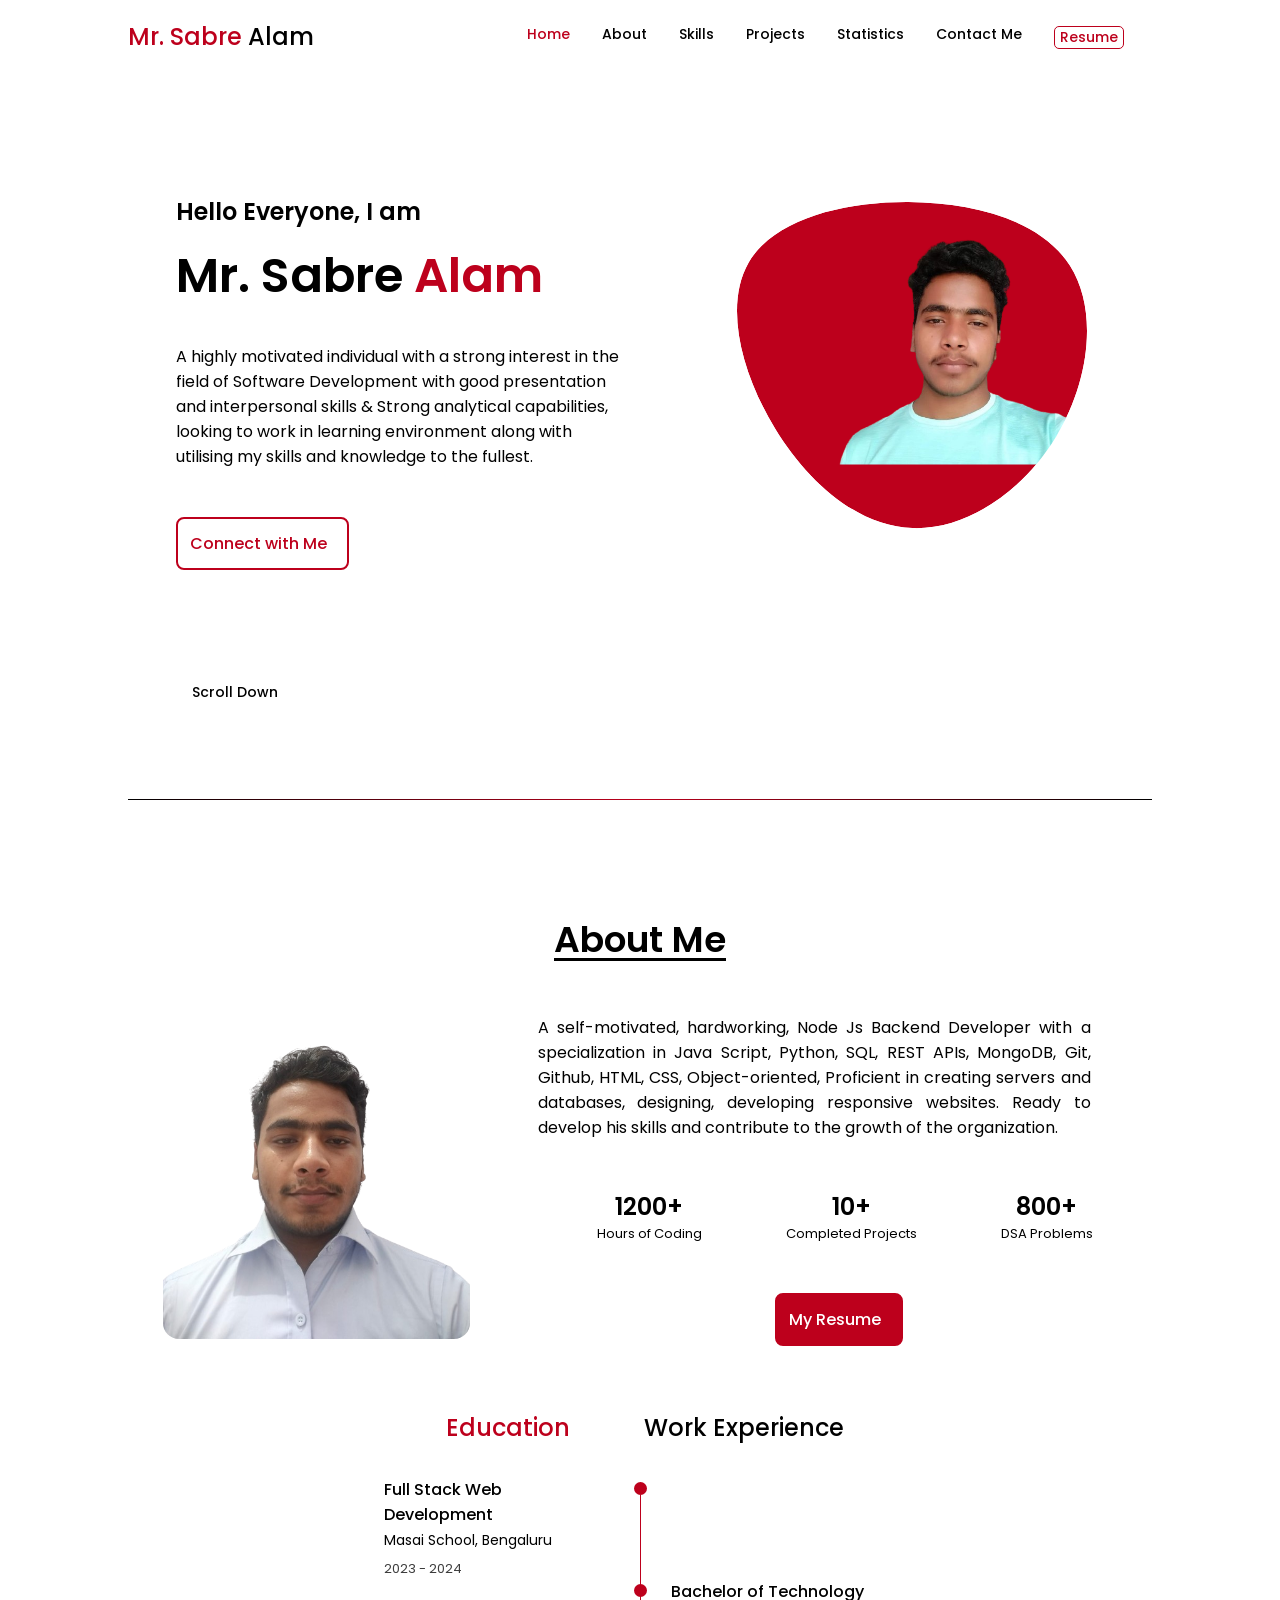
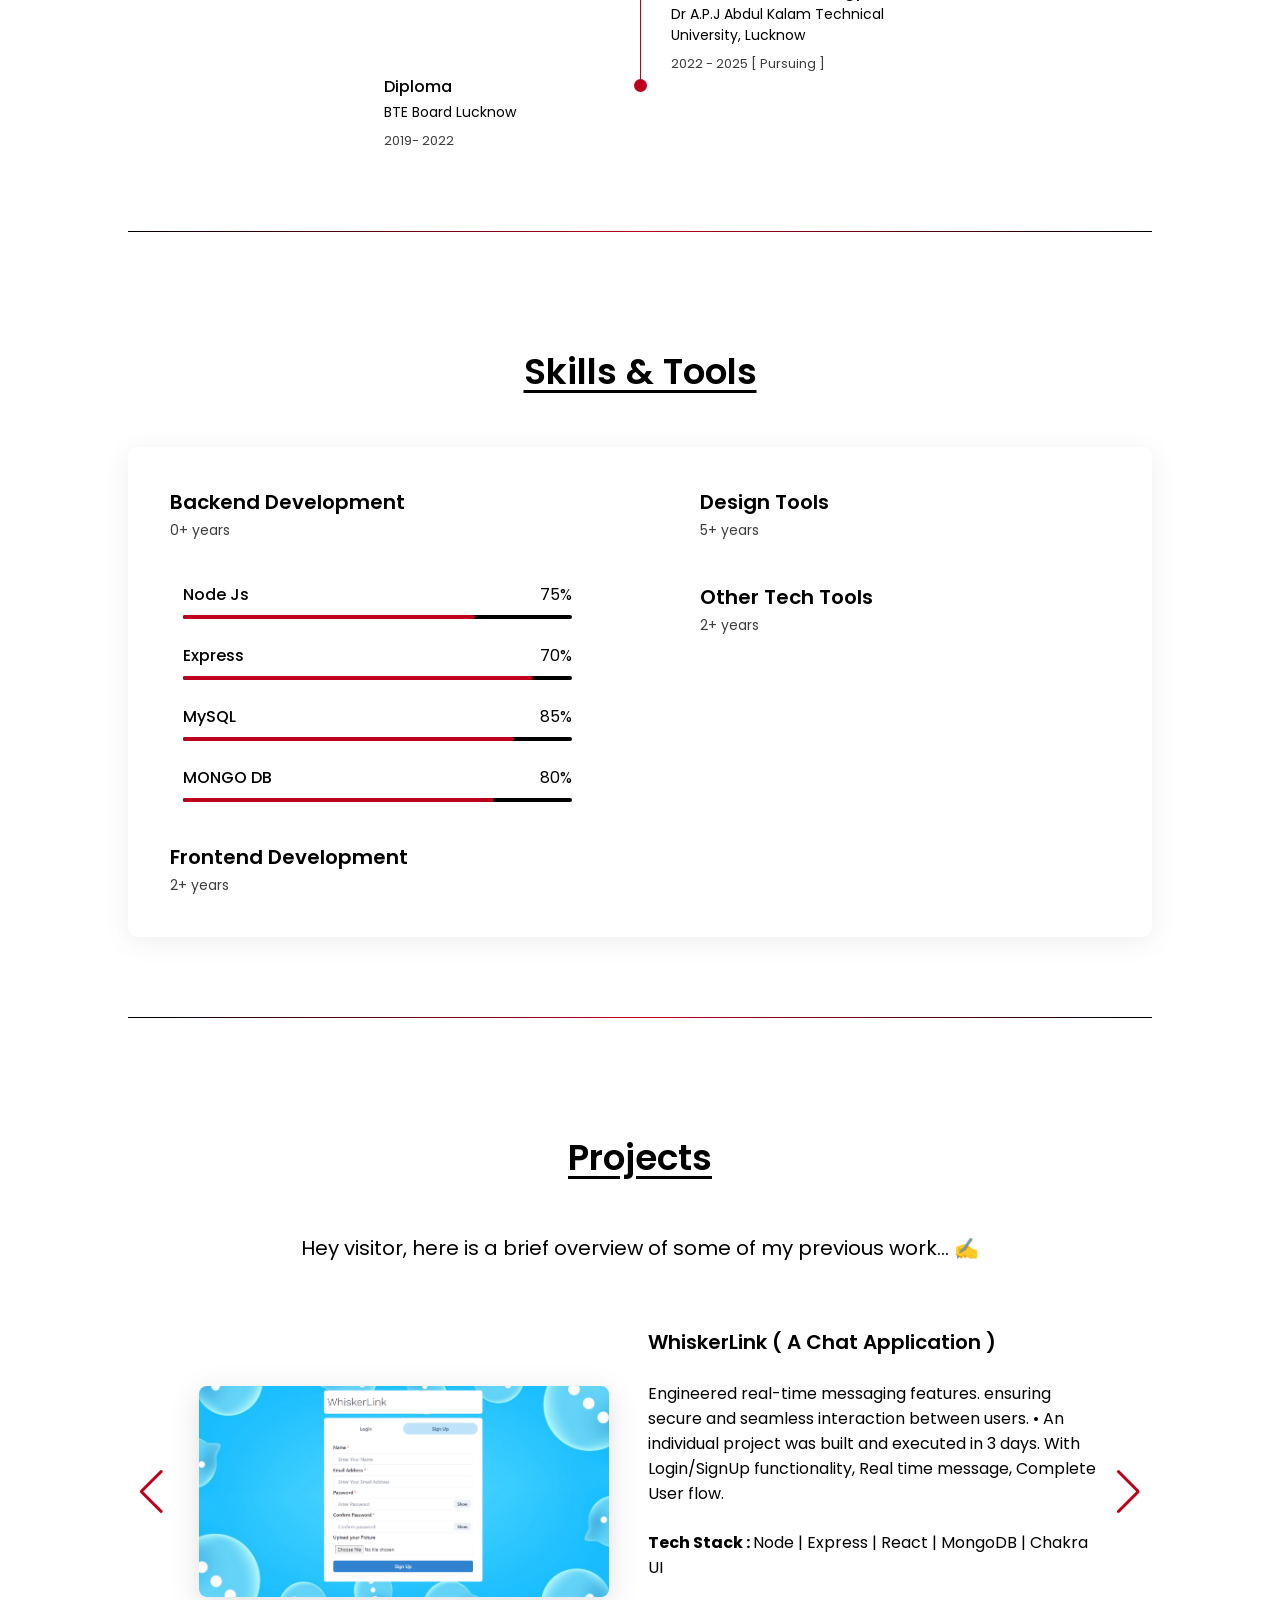
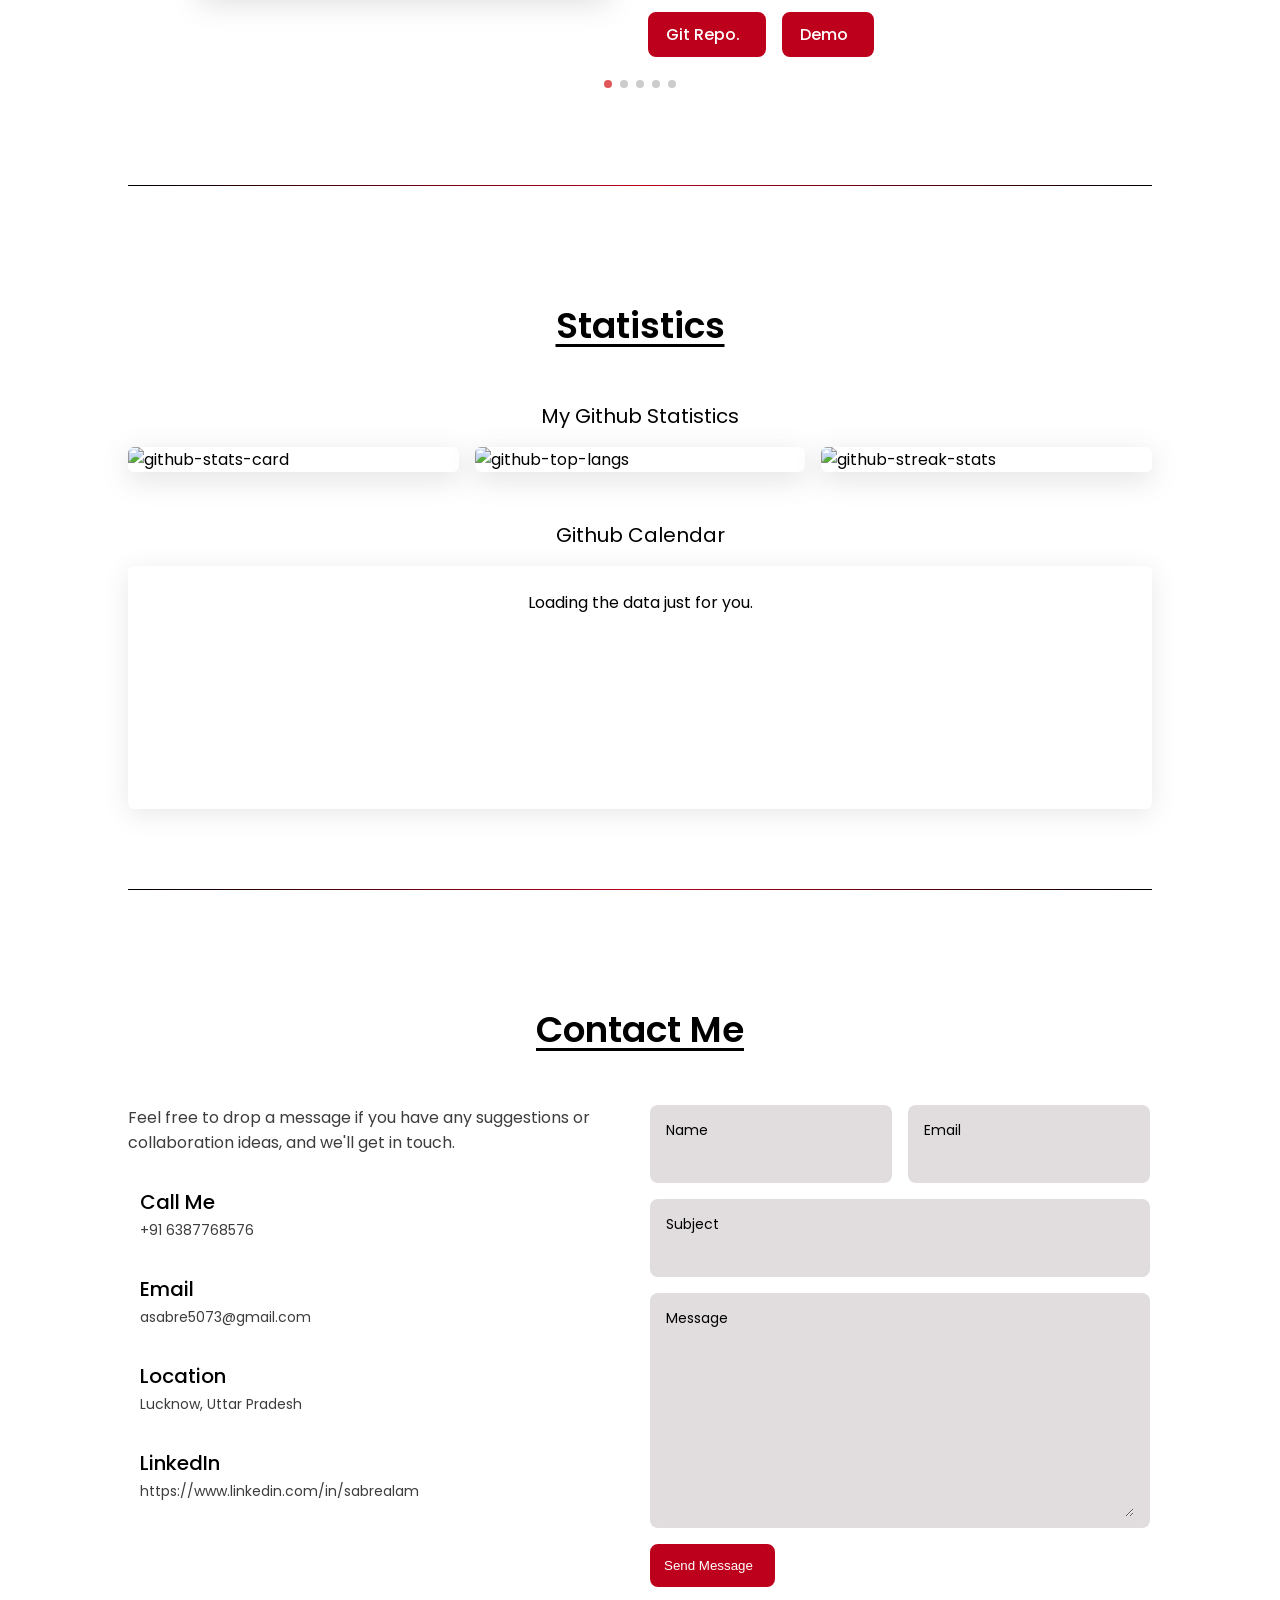
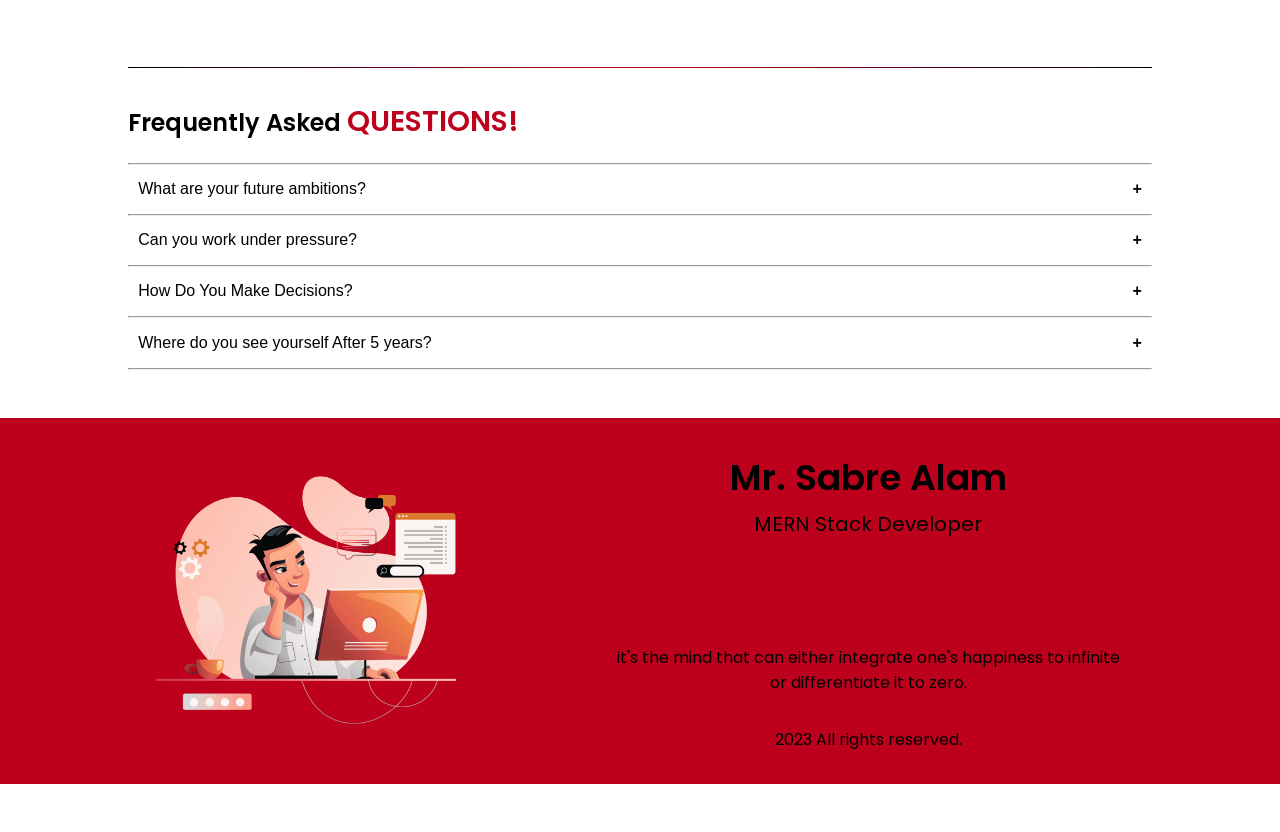
==== index.html @ 56a92b59 "Modify Project" ====
<!DOCTYPE html>
<html lang="en">

<head>
    <meta charset="UTF-8">
    <meta http-equiv="X-UA-Compatible" content="IE=edge">
    <meta name="viewport" content="width=device-width, initial-scale=1.0">
    <!-- need to replace below logo with my picture -->
    <link rel="icon" href="images/s-logo.png" type="image/icon type">
    <title>Sabre Alam | Portfolio</title>

    <link rel="stylesheet" href="./css/style.css">
    <link rel="stylesheet" href="./css/calendar.css" />
    <link rel="stylesheet" href="./css/swiper-bundle.min.css">
    <link rel="stylesheet" href="https://unicons.iconscout.com/release/v4.0.0/css/line.css">

</head>

<body>

    <!-- ========== HEADER ========== -->
    <header class="header" id="header">
        <nav class="nav container">
            <a href="#home" class="nav_logo"><span>Mr. Sabre</span> Alam</a>
            <div class="nav_menu" id="nav-menu">
                <ul class="nav_list grid">
                    <li class="nav_item">
                        <a href="#home" class="nav_link nav-link home active-link">
                            <i class="uil uil-estate nav_icon"></i> Home
                        </a>
                    </li>
                    <li class="nav_item">
                        <a href="#about" class="nav_link nav-link about">
                            <i class="uil uil-user nav_icon"></i> About
                        </a>
                    </li>
                    <li class="nav_item">
                        <a href="#skills" class="nav_link nav-link skills">
                            <i class="uil uil-file-alt nav_icon"></i> Skills
                        </a>
                    </li>
                    <li class="nav_item">
                        <a href="#projects" class="nav_link nav-link projects">
                            <i class="uil uil-briefcase-alt nav_icon"></i> Projects
                        </a>
                    </li>
                    <li class="nav_item">
                        <a href="#statistics" class="nav_link">
                            <i class="uil uil-graph-bar nav_icon"></i> Statistics
                        </a>
                    </li>
                    <!-- <li class="nav_item">
                        <a href="#Achievements" class="nav_link">
                            <i class="uil uil-graph-bar nav_icon"></i> Achievements
                        </a>
                    </li> -->
                    <li class="nav_item">
                        <a href="#contact" class="nav_link nav-link contact">
                            <i class="uil uil-message nav_icon"></i> Contact Me
                        </a>
                    </li>
                    <!-- <li class="nav_item">
                        <a href="images/resume/Md-Zaid-Siddique-Resume_ .pdf" class="nav_link" id="resume-link-1"
                                onclick="window.open('images/resume/Md-Zaid-Siddique-Resume_ .pdf')" target="_blank" download>
                                <i class="uil uil-download-alt nav_icon"></i> Resume
                            </a>
                    </li> -->
                    <li class="nav_item">
                        <button id="resume-button-1" class="nav-link resume">
                            <a href="./resume/Sabre Alam Cv.pdf" class="nav_link" id="resume-link-1" onclick="window.open('./resume/Sabre Alam Cv.pdf')" target="_blank"
                                download>
                                <i class="uil uil-download-alt nav_icon"></i> Resume
                            </a>
                        </button>
                    </li>
                </ul>
                <i class="uil uil-times nav_close" id="nav-close"></i>
            </div>

            <div class="nav_btns">
                <!-- ===== Theme Changer ===== -->
                <i class="uil uil-moon change-theme" id="theme-button"></i>

                <div class="nav_toggle" id="nav-toggle">
                    <i class="uil uil-apps"></i>
                </div>
            </div>
        </nav>
    </header>


    <!-- ========== MAIN ========== -->
    <main class="main">


        <!-- ========== Home ========== -->
        <section class="home section" id="home">
            <div class="home_container container grid">
                <div class="home_content grid">
                    <div class="home_social">
                        <!-- email -->
                        <a id="contact-email" href="mailto: asabre5073@gmail.com" target="_blank"
                            class="home_social-icon">
                            <i class="uil-envelope-alt"></i>
                        </a>
                        <!-- call -->
                        <a id="contact-call" href="tel:6387768576" target="_blank" class="home_social-icon">
                            <i class="uil-outgoing-call"></i>
                        </a>
                        <!-- linkedin -->
                        <a id="contact-linkedin" href="https://www.linkedin.com/in/sabrealam/" target="_blank"
                            class="home_social-icon">
                            <i class="uil uil-linkedin-alt"></i>
                        </a>
                        <!-- github -->
                        <a id="contact-github" href="https://github.com/sabrealam" target="_blank"
                            class="home_social-icon">
                            <i class="uil uil-github-alt"></i>
                        </a>
                        <!-- twitter -->
                        <a id="contact-twitter" href="https://twitter.com/" target="_blank" class="home_social-icon">
                            <i class="uil uil-twitter-alt"></i>
                        </a>
                    </div>

                    <div class="home_img">
                        <svg class="home_blob" viewBox="0 0 200 187" xmlns="http://www.w3.org/2000/svg"
                            xmlns:xlink="http://www.w3.org/1999/xlink">
                            <mask id="mask0" mask-type="alpha">
                                <path d="M190.312 36.4879C206.582 62.1187 201.309 102.826 182.328 134.186C163.346 165.547 
                                130.807 187.559 100.226 186.353C69.6454 185.297 41.0228 161.023 21.7403 129.362C2.45775 
                                97.8511 -7.48481 59.1033 6.67581 34.5279C20.9871 10.1032 59.7028 -0.149132 97.9666 
                                0.00163737C136.23 0.303176 174.193 10.857 190.312 36.4879Z" />
                            </mask>
                            <g mask="url(#mask0)">
                                <path d="M190.312 36.4879C206.582 62.1187 201.309 102.826 182.328 134.186C163.346 
                                165.547 130.807 187.559 100.226 186.353C69.6454 185.297 41.0228 161.023 21.7403 
                                129.362C2.45775 97.8511 -7.48481 59.1033 6.67581 34.5279C20.9871 10.1032 59.7028 
                                -0.149132 97.9666 0.00163737C136.23 0.303176 174.193 10.857 190.312 36.4879Z" />
                                <image x="52" y="0" class="home_blob-img" href="./Pic.png" />
                            </g>
                        </svg>

                        <!-- <svg class="home_blob" viewBox="0 0 479 467" xmlns="http://www.w3.org/2000/svg"
                            xmlns:xlink="http://www.w3.org/1999/xlink">
                            <mask id="mask0" mask-type="alpha">
                                <path
                                    d="M9.19024 145.964C34.0253 76.5814 114.865 54.7299 184.111 29.4823C245.804 6.98884 311.86 -14.9503 370.735 14.143C431.207 44.026 467.948 107.508 477.191 174.311C485.897 237.229 454.931 294.377 416.506 344.954C373.74 401.245 326.068 462.801 255.442 466.189C179.416 469.835 111.552 422.137 65.1576 361.805C17.4835 299.81 -17.1617 219.583 9.19024 145.964Z" />
                            </mask>
                            <g mask="url(#mask0)">
                                <path
                                    d="M9.19024 145.964C34.0253 76.5814 114.865 54.7299 184.111 29.4823C245.804 6.98884 311.86 -14.9503 370.735 14.143C431.207 44.026 467.948 107.508 477.191 174.311C485.897 237.229 454.931 294.377 416.506 344.954C373.74 401.245 326.068 462.801 255.442 466.189C179.416 469.835 111.552 422.137 65.1576 361.805C17.4835 299.81 -17.1617 219.583 9.19024 145.964Z" />
                                <image class="home_blob-img" x="60" y="25" href="/images/portfolio picture.png" />
                            </g>
                        </svg> -->

                    </div>

                    <div class="home_data">
                        <h1 class="home_title" id="user-detail-name">
                            <span style="font-size: x-large;">Hello Everyone, I am</span> <br>Mr. Sabre <span
                                style="color: #bd001c;">Alam</span>
                        </h1>
                        <h3 class="home_subtitle"><span class="auto-type"></span></h3>
                        <p class="home_description">A highly motivated individual with a strong interest in the field of
                            Software Development with good presentation and interpersonal skills & Strong analytical
                            capabilities, looking to work in learning environment along with utilising my skills and
                            knowledge to the fullest.</p>
                        <div class="btn_container">
                            <a href="#contact" class="button button-flex sec_button">
                                Connect with Me <i class="uil uil-message button_icon"></i>
                            </a>
                        </div>
                    </div>
                </div>
                <div class="home_scroll">
                    <a href="#about" class="home_scroll-button button-flex">
                        <i class="uil uil-mouse-alt home_scroll-mouse"></i>
                        <span class="home_scroll-name">Scroll Down</span>
                        <i class="uil uil-arrow-down home_scroll-arrow"></i>
                    </a>
                </div>
            </div>
        </section>


        <hr class="hr_break_line">


        <!-- ========== About ========== -->
        <section class="about section" id="about">
            <h2 class="section_title">About Me</h2>
            <!-- <h3 style="color: #bd001c; text-align: center; margin-top: -50px;margin-bottom: 30px;"><span class=" uil-minus"></span>Who i am<span class=" uil-minus"></span></h3> -->

            <div class="about_container container grid">
                <img src="./images/Sabre Img.png" alt="" class="about_img home-img">
                <div class="about_data">
                    <p class="about_description" id="user-detail-intro">A self-motivated, hardworking, Node Js Backend
                        Developer with a specialization in Java Script, Python, SQL, REST APIs, MongoDB, Git,
                        Github, HTML, CSS, Object-oriented, Proficient in creating servers and databases,
                        designing, developing responsive websites. Ready to develop his skills and contribute to the
                        growth of the organization.
                    </p>
                    <div class="about_info">
                        <div>
                            <span class="about_info-title">1200+</span>
                            <span class="about_info-name">Hours of Coding</span>
                        </div>
                        <div>
                            <span class="about_info-title">10+</span>
                            <span class="about_info-name">Completed Projects</span>
                        </div>
                        <div>
                            <span class="about_info-title">800+</span>
                            <span class="about_info-name">DSA Problems</span>
                        </div>
                    </div>

                    <div class="about_buttons">
                        <button class="button" id="resume-button-2">
                            <a href="./resume/Sabre Alam Cv.pdf" class="button-flex" id="resume-link-2" onclick="window.open('./resume/Sabre Alam Cv.pdf')" target="_blank"
                                download>
                                My Resume <i class="uil uil-download-alt button_icon"></i>
                            </a>
                        </button>
                    </div>
                </div>
            </div>

            <div class="qualification">
                <div class="qualification_container container">
                    <div class="qualification_tabs">
                        <div class="qualification_button button-flex qualification_active" data-target='#education'>
                            <i class="uil uil-graduation-cap qualification_icon"></i>&nbsp;Education
                        </div>
                        <div class="qualification_button button-flex" data-target='#work'>
                            <i class="uil uil-briefcase-alt qualification_icon"></i>&nbsp;Work Experience
                        </div>
                    </div>

                    <div class="qualification_sections">
                        <!-- ========== Qualification Content 1 ========== -->
                        <div class="qualification_content qualification_active" data-content id="education">
                            <!-- ========== Qualification 1 ========== -->
                            <div class="qualification_data">
                                <div>
                                    <h3 class="qualification_title">Full Stack Web Development</h3>
                                    <span class="qualification_subtitle">Masai School, Bengaluru</span>
                                    <div class="qualification_calender">
                                        <i class="uil uil-calendar-alt"></i>
                                        2023 - 2024
                                    </div>
                                </div>
                                <div>
                                    <span class="qualification_rounder"></span>
                                    <span class="qualification_line"></span>
                                </div>
                            </div>

                            <!-- ========== Qualification 2 ========== -->
                            <div class="qualification_data">
                                <div></div>

                                <div>
                                    <span class="qualification_rounder"></span>
                                    <span class="qualification_line"></span>
                                </div>
                                <div>
                                    <h3 class="qualification_title">Bachelor of Technology</h3>
                                    <span class="qualification_subtitle">Dr A.P.J Abdul Kalam Technical University,
                                        Lucknow</span>
                                    <div class="qualification_calender">
                                        <i class="uil uil-calendar-alt"></i>
                                        2022 - 2025 [ Pursuing ]
                                    </div>
                                </div>
                            </div>

                            <!-- ========== Qualification 3 ========== -->
                            <div class="qualification_data">
                                <div>
                                    <h3 class="qualification_title">Diploma</h3>
                                    <span class="qualification_subtitle">BTE Board Lucknow</span>
                                    <div class="qualification_calender">
                                        <i class="uil uil-calendar-alt"></i>
                                        2019- 2022
                                    </div>
                                </div>
                                <div>
                                    <span class="qualification_rounder"></span>
                                    <!-- <span class="qualification_line"></span> -->
                                </div>
                            </div>
                        </div>

                        <!-- ========== Qualification Content 2 ========== -->
                        <div class="qualification_content" data-content id="work" >
                            <!-- ========== Experience 1 ========== -->
                            <div class="qualification_data">
                                <div>
                                    <h3 class="qualification_title">Designer Engineer</h3>
                                    <span class="qualification_subtitle">JAFFERY ASSOCIATES PVT. LTD.</span>
                                    <div class="qualification_calender">
                                        <i class="uil uil-calendar-alt"></i>
                                        July 2022 - Dec 2022
                                    </div>
                                </div>
                                <div>
                                    <span class="qualification_rounder"></span>
                                    <span class="qualification_line"></span>
                                </div>
                            </div>

                            <!-- ========== Experience 2 ========== -->
                            <div class="qualification_data">
                                <div></div>

                                <div>
                                    <span class="qualification_rounder"></span>
                                    <span class="qualification_line"></span>
                                </div>
                                <div>
                                    <h3 class="qualification_title">Structural Engineer</h3>
                                    <span class="qualification_subtitle">DESIGN CONCEPT</span>
                                    <div class="qualification_calender">
                                        <i class="uil uil-calendar-alt"></i>
                                        Feb 2022 - May 2022
                                    </div>
                                </div>
                            </div>

                            <!-- ========== Experience 3 ========== -->
                            <div class="qualification_data" style="display: none;">
                                <div>
                                    <h3 class="qualification_title">Subject Matter Expert (Basic Math)</h3>
                                    <span class="qualification_subtitle">Chegg Inc.</span>
                                    <div class="qualification_calender">
                                        <i class="uil uil-calendar-alt"></i>
                                        Sep 2020 - Jan 2021
                                    </div>
                                </div>
                                <div>
                                    <span class="qualification_rounder"></span>
                                    <!-- <span class="qualification_line"></span> -->
                                </div>
                            </div>
                        </div>
                    </div>
                </div>
            </div>

        </section>


        <hr class="hr_break_line">


        <!-- ========== Skills ========== -->
        <section class="skills section" id="skills">
            <h2 class="section_title">Skills & Tools</h2>

            <div class="skills_container container grid">
                <div>
                    <!-- ========== Skills 1 ========== -->
                    <div class="skills_content skills_open">
                        <div class="skills_header">
                            <i class="uil uil-server-network skills_icon"></i>
                            <div>
                                <h1 class="skills_title">Backend Development</h1>
                                <span class="skills_subtitle">0+ years</span>
                            </div>
                            <i class="uil uil-angle-down skills_arrow"></i>
                        </div>

                        <div class="skills_list grid">

                            <div class="skills_data skills-card">
                                <div class="skills_titles">
                                    <h3 class="skills_name skills-card-name">Node Js</h3>
                                    <span class="skills_number skills-card-img">75%</span>
                                </div>
                                <div class="skills_bar">
                                    <span class="skills_percentage skills_java"></span>
                                </div>
                            </div>

                            <div class="skills_data skills-card" >
                                <div class="skills_titles">
                                    <h3 class="skills_name skills-card-name">Express</h3>
                                    <span class="skills_number skills-card-img">70%</span>
                                </div>
                                <div class="skills_bar">
                                    <span class="skills_percentage skills_spring"></span>
                                </div>
                            </div>

                            <div class="skills_data skills-card">
                                <div class="skills_titles">
                                    <h3 class="skills_name skills-card-name">MySQL</h3>
                                    <span class="skills_number skills-card-img">85%</span>
                                </div>
                                <div class="skills_bar">
                                    <span class="skills_percentage skills_sql"></span>
                                </div>
                            </div>

                            <div class="skills_data skills-card">
                                <div class="skills_titles">
                                    <h3 class="skills_name skills-card-name">MONGO DB</h3>
                                    <span class="skills_number skills-card-img">80%</span>
                                </div>
                                <div class="skills_bar">
                                    <span class="skills_percentage skills_jdbc"></span>
                                </div>
                            </div>

                            <div class="skills_data skills-card" style="display: none;">
                                <div class="skills_titles">
                                    <h3 class="skills_name skills-card-name">Maven</h3>
                                    <span class="skills_number skills-card-img">80%</span>
                                </div>
                                <div class="skills_bar">
                                    <span class="skills_percentage skills_jdbc"></span>
                                </div>
                            </div>

                            <div class="skills_data skills-card" style="display: none;">
                                <div class="skills_titles">
                                    <h3 class="skills_name skills-card-name">Hibernate</h3>
                                    <span class="skills_number skills-card-img">85%</span>
                                </div>
                                <div class="skills_bar">
                                    <span class="skills_percentage skills_hibernate"></span>
                                </div>
                            </div>

                            <div class="skills_data skills-card" style="display: none;">
                                <div class="skills_titles">
                                    <h3 class="skills_name skills-card-name">Swagger</h3>
                                    <span class="skills_number skills-card-img">95%</span>
                                </div>
                                <div class="skills_bar">
                                    <span class="skills_percentage skills_Swagger"></span>
                                </div>
                            </div>
                        </div>
                    </div>

                    <!-- ========== Skills 2 ========== -->
                    <div class="skills_content skills_close">
                        <div class="skills_header">
                            <i class="uil uil-arrow skills_icon"></i>
                            <div>
                                <h1 class="skills_title">Frontend Development</h1>
                                <span class="skills_subtitle">2+ years</span>
                            </div>
                            <i class="uil uil-angle-down skills_arrow"></i>
                        </div>
                        <div class="skills_list grid">

                            <div class="skills_data skills-card">
                                <div class="skills_titles">
                                    <h3 class="skills_name skills-card-name">React</h3>
                                    <span class="skills_number skills-card-img">75%</span>
                                </div>
                                <div class="skills_bar">
                                    <span class="skills_percentage skills_html"></span>
                                </div>
                            </div>
                            <div class="skills_data skills-card">
                                <div class="skills_titles">
                                    <h3 class="skills_name skills-card-name">Chakra UI</h3>
                                    <span class="skills_number skills-card-img">80%</span>
                                </div>
                                <div class="skills_bar">
                                    <span class="skills_percentage skills_html"></span>
                                </div>
                            </div>
                            <div class="skills_data skills-card">
                                <div class="skills_titles">
                                    <h3 class="skills_name skills-card-name">HTML</h3>
                                    <span class="skills_number skills-card-img">90%</span>
                                </div>
                                <div class="skills_bar">
                                    <span class="skills_percentage skills_html"></span>
                                </div>
                            </div>

                            <div class="skills_data skills-card">
                                <div class="skills_titles">
                                    <h3 class="skills_name skills-card-name">CSS</h3>
                                    <span class="skills_number skills-card-img">80%</span>
                                </div>
                                <div class="skills_bar">
                                    <span class="skills_percentage skills_css"></span>
                                </div>
                            </div>

                            <div class="skills_data skills-card">
                                <div class="skills_titles">
                                    <h3 class="skills_name skills-card-name">JavaScript</h3>
                                    <span class="skills_number skills-card-img">75%</span>
                                </div>
                                <div class="skills_bar">
                                    <span class="skills_percentage skills_js"></span>
                                </div>
                            </div>

                        </div>
                    </div>
                </div>

                <div>
                    <!-- ========== Skills 3 ========== -->
                    <div class="skills_content skills_close">
                        <div class="skills_header">
                            <i class="uil uil-illustration skills_icon"></i>
                            <div>
                                <h1 class="skills_title">Design Tools</h1>
                                <span class="skills_subtitle">5+ years</span>
                            </div>
                            <i class="uil uil-angle-down skills_arrow"></i>
                        </div>

                        <div class="skills_list grid">

                            <div class="skills_data skills-card">
                                <div class="skills_titles">
                                    <h3 class="skills_name skills-card-name">Canva</h3>
                                    <span class="skills_number skills-card-img">90%</span>
                                </div>
                                <div class="skills_bar">
                                    <span class="skills_percentage skills_canva"></span>
                                </div>
                            </div>

                            <div class="skills_data skills-card">
                                <div class="skills_titles">
                                    <h3 class="skills_name skills-card-name">Adove Express</h3>
                                    <span class="skills_number skills-card-img">85%</span>
                                </div>
                                <div class="skills_bar">
                                    <span class="skills_percentage skills_lightroom"></span>
                                </div>
                            </div>


                        </div>
                    </div>

                    <!-- ========== Skills 4 ========== -->
                    <div class="skills_content skills_close">
                        <div class="skills_header">
                            <i class="uil uil-icons skills_icon"></i>
                            <div>
                                <h1 class="skills_title">Other Tech Tools</h1>
                                <span class="skills_subtitle">2+ years</span>
                            </div>
                            <i class="uil uil-angle-down skills_arrow"></i>
                        </div>

                        <div class="skills_list grid">

                            <div class="skills_data skills-card">
                                <div class="skills_titles">
                                    <h3 class="skills_name skills-card-name">VS Code</h3>
                                    <span class="skills_number skills-card-img">80%</span>
                                </div>
                                <div class="skills_bar">
                                    <span class="skills_percentage skills_vscode"></span>
                                </div>
                            </div>

                            <div class="skills_data skills-card">
                                <div class="skills_titles">
                                    <h3 class="skills_name skills-card-name">GitHub</h3>
                                    <span class="skills_number skills-card-img">75%</span>
                                </div>
                                <div class="skills_bar">
                                    <span class="skills_percentage skills_lightroom"></span>
                                </div>
                            </div>

                            <div class="skills_data skills-card">
                                <div class="skills_titles">
                                    <h3 class="skills_name skills-card-name">PostMan</h3>
                                    <span class="skills_number skills-card-img">90%</span>
                                </div>
                                <div class="skills_bar">
                                    <span class="skills_percentage skills_postman"></span>
                                </div>
                            </div>

                            <div class="skills_data skills-card">
                                <div class="skills_titles">
                                    <h3 class="skills_name skills-card-name">CodePen</h3>
                                    <span class="skills_number skills-card-img">80%</span>
                                </div>
                                <div class="skills_bar">
                                    <span class="skills_percentage skills_codepen"></span>
                                </div>
                            </div>

                            <div class="skills_data skills-card">
                                <div class="skills_titles">
                                    <h3 class="skills_name skills-card-name">MS Office</h3>
                                    <span class="skills_number skills-card-img">80%</span>
                                </div>
                                <div class="skills_bar">
                                    <span class="skills_percentage skills_codepen"></span>
                                </div>
                            </div>

                            <div class="skills_data skills-card">
                                <div class="skills_titles">
                                    <h3 class="skills_name skills-card-name">Advance Excel</h3>
                                    <span class="skills_number skills-card-img">80%</span>
                                </div>
                                <div class="skills_bar">
                                    <span class="skills_percentage skills_codepen"></span>
                                </div>
                            </div>

                        </div>
                    </div>
                </div>
            </div>
        </section>


        <hr class="hr_break_line">


        <!-- ========== Projects ========== -->
        <section class="portfolio section" id="projects">
            <h2 class="section_title">Projects</h2>
            <span class="section_subtitle">Hey visitor, here is a brief overview of some of my previous work...
                ✍️</span>

            <div class="portfolio_container container swiper-container">
                <div class="swiper-wrapper">
                    <!-- ========== Project 1 ========== -->
                    <div class="portfolio_content grid swiper-slide project-card" >
                        <img src="projects/ChatApp.png" alt="" class="portfolio_img">

                        <div class="portfolio_data">
                            <h3 class="portfolio_title project_title project-title">WhiskerLink ( A Chat Application )</h3>
                            <p class="portfolio_description project-description">Engineered real-time messaging features. ensuring secure and seamless interaction between users.
                                • An individual project was built and executed in 3 days. 
                                With Login/SignUp functionality, Real time message, Complete User flow.</p>
                            <p class="project-tech-stack"><b>Tech Stack : </b>Node | Express | React | MongoDB |
                                Chakra UI</p>
                            <a href="https://github.com/sabrealam/Whiskerlink-Frontend" target="_blank"
                                class="project-github-link button button-flex button-small portfolio_button">
                                Git Repo.
                                <i class="uil uil-github-alt button_icon"></i>
                            </a>
                            <a href="https://whiskerlink.netlify.app/" target="_blank"
                                class="button button-flex button-small portfolio_button project-deployed-link">
                                Demo
                                <i class="uil uil-external-link-alt button_icon"></i>
                            </a>
                        </div>
                    </div>

                    <!-- ========== Project 2 ========== -->
                    <div class="portfolio_content grid swiper-slide project-card" style="display: none;" >
                        <img src="./images/Etsy.png" alt="" class="portfolio_img">

                        <div class="portfolio_data">
                            <h3 class="portfolio_title project_title project-title">Etsy Clone (A E-Commerce Application )
                            </h3>
                            <p class="portfolio_description project-description">An application that provides an online marketplace for buying Cloth,
                                Electronics Etc .
                                • An individual project was built and executed in 5 days
                                With Login/SignUp functionality, Add to cart page, OTP and Payment,
                                Complete User flow.</p>
                            <p class="project-tech-stack"><b>Tech Stack : </b>Node | Express | React | MongoDB |
                                Chakra UI
                            </p>
                            <a href="https://github.com/Mdzaidsiddique/Crime-Aegis/tree/main" target="_blank"
                                class="project-github-link button button-flex button-small portfolio_button">
                                Git Repo.
                                <i class="uil uil-github-alt button_icon"></i>
                            </a>
                            <a href="https://github.com/Mdzaidsiddique/Crime-Aegis/tree/main" target="_blank"
                                class="button button-flex button-small portfolio_button project-deployed-link">
                                Demo
                                <i class="uil uil-external-link-alt button_icon"></i>
                            </a>
                        </div>
                    </div>

                    <!-- ========== Project 3 ========== -->
                    <div class="portfolio_content grid swiper-slide project-card"  >
                        <img src="./images/LensCart_Clone-Image.png" alt="" class="LensCart_Clone-Image">

                        <div class="portfolio_data">
                            <h3 class="portfolio_title project_title project-title">LensCart (LensKart Clone )
                            </h3>
                            <p class="portfolio_description project-description">A web application that sells a wide
                                range of products like lenses, eyeglasses, sunglasses, etc & more.
                                An individual project built and executed in 5 days.</p>
                                <p class="project-tech-stack"><b>Tech Stack : </b>Node | Express | React | MongoDB |
                                    Chakra UI
                                </p>
                            <a href="https://github.com/sabrealam/LensCart_Clone" target="_blank"
                                class="project-github-link button button-flex button-small portfolio_button">
                                Git Repo.
                                <i class="uil uil-github-alt button_icon"></i>
                            </a>
                            <a href="https://lens-cart-clone.vercel.app/" target="_blank"
                                class="button button-flex button-small portfolio_button project-deployed-link">
                                Demo
                                <i class="uil uil-external-link-alt button_icon"></i>
                            </a>
                        </div>
                    </div>



                    <!-- ========== Project 4 ========== -->
                    <div class="portfolio_content grid swiper-slide project-card" style="display: none;">
                        <img src="projects/cultfit.PNG" alt="" class="portfolio_img">

                        <div class="portfolio_data">
                            <h3 class="portfolio_title project_title project-title">Cult fit Clone</h3>
                            <p class="portfolio_description project-description">Cloned Cultfit.com a fitness-based
                                website with a lot of services and an eCommerce store where one can purchase a variety
                                of fitness equipment and products.</p>
                            <p class="project-tech-stack"><b>Tech Stack : </b>HTML5 | CSS | JAVASCRIPT | JSON</p>
                            <a href="https://github.com/Mdzaidsiddique/cult-fit-clone" target="_blank"
                                class="project-github-link button button-flex button-small portfolio_button">
                                Git Repo.
                                <i class="uil uil-github-alt button_icon"></i>
                            </a>
                            <a href="https://hilarious-pegasus-23c112.netlify.app/" target="_blank"
                                class="button button-flex button-small portfolio_button project-deployed-link">
                                Demo
                                <i class="uil uil-external-link-alt button_icon"></i>
                            </a>
                        </div>
                    </div>

                    <!-- ========== Project 5 ========== -->
                    <div class="portfolio_content grid swiper-slide project-card">
                        <img src="./projects/portfolio.png" alt="Soon" class="portfolio_img">

                        <div class="portfolio_data">
                            <h3 class="portfolio_title project_title project-title">My Portfolio</h3>
                            <p class="portfolio_description project-description">This portfolio website adaptable to all
                                devices, with UI components and animated interactions.</p>
                            <p class="project-tech-stack"><b>Tech Stack : </b>HTML5 | CSS | JAVASCRIPT</p>
                            <a href="#" target="_blank"
                                class="project-github-link button button-flex button-small portfolio_button">
                                Git Repo.
                                <i class="uil uil-github-alt button_icon"></i>
                            </a>
                            <a href="#" target="_blank"
                                class="button button-flex button-small portfolio_button project-deployed-link">
                                Demo
                                <i class="uil uil-external-link-alt button_icon"></i>
                            </a>
                        </div>
                    </div>

                </div>

                <div class="swiper-button-next"></div>
                <div class="swiper-button-prev"></div>
                <div class="swiper-pagination"></div>
            </div>
        </section>


        <hr class="hr_break_line">


        <!-- ========== Statistics ========== -->
        <section class="statistics section" id="statistics">
            <h2 class="section_title">Statistics</h2>
            <span class="section_subtitle">My Github Statistics</span>
            <div class="statistics_container container grid">
                <img id="github-stats-card"
                    src="https://github-readme-stats.vercel.app/api?username=sabrealam&show_icons=true&locale=en"
                    alt="github-stats-card">
                <img id="github-top-langs"
                    src="https://github-readme-stats.vercel.app/api/top-langs?username=sabrealam&show_icons=true&locale=en&layout=compact"
                    alt="github-top-langs">
                <img id="github-streak-stats" src="https://github-readme-streak-stats.herokuapp.com/?user=sabrealam&"
                    alt="github-streak-stats">
            </div>
            <span class="section_subtitle">Github Calendar</span>
            <div class="react-activity-calendar calendar">
                <!-- Loading stuff -->
                Loading the data just for you.
            </div>
        </section>


        <hr class="hr_break_line" style="display: none;">


        <!-- ========== Achievement ========== -->
        <section class="portfolio section" id="projects" style="display: none;">
            <h2 class="section_title">Achievements</h2>
            <span class="section_subtitle">Hey visitor, here is a brief overview of some of my achievements...
            </span>

            <div id="bannerImage1">
                <img style="width: 80%; height: -10%; margin: auto; display: block;" class="bannerImage" id="alif"
                    src="Achievements _ certificates/DocScanner 22-Jul-2023 08-15_1.jpg" alt="banner">
            </div>

        </section>


        <hr class="hr_break_line">


        <!-- ========== Contact ========== -->
        <section class="contact section" id="contact">
            <h2 class="section_title">Contact Me</h2>

            <div class="contact_container container grid">
                <div>
                    <p class="contact_message">Feel free to drop a message if you have any suggestions or collaboration
                        ideas, and we'll get in touch.</p>
                    <div class="contact_information">
                        <i class="uil uil-phone-alt contact_icon"></i>

                        <div>
                            <h3 class="contact_title">Call Me</h3>
                            <span class="contact_subtitle">+91 6387768576</span>
                        </div>
                    </div>

                    <div class="contact_information">
                        <i class="uil uil-envelope-alt contact_icon"></i>

                        <div>
                            <h3 class="contact_title">Email</h3>
                            <span class="contact_subtitle">asabre5073@gmail.com</span>
                        </div>
                    </div>

                    <div class="contact_information">
                        <i class="uil uil-map-marker contact_icon"></i>

                        <div>
                            <h3 class="contact_title">Location</h3>
                            <span class="contact_subtitle">Lucknow, Uttar Pradesh</span>
                        </div>
                    </div>

                    <div class="contact_information">
                        <i class="uil uil-linkedin-alt contact_icon"></i>

                        <div>
                            <h3 class="contact_title">LinkedIn</h3>
                            <a href="https://www.linkedin.com/in/sabrealam/" target="_blank">
                                <span class="contact_subtitle">https://www.linkedin.com/in/sabrealam</span>
                            </a>
                        </div>
                    </div>
                </div>
                <form action="https://formspree.io/f/xayrzbgo" method="post" class="contact_form grid">
                    <div class="contact_inputs grid">
                        <div class="contact_content">
                            <label for="name" class="contact_label">Name</label>
                            <input name="name" type="text" class="contact_input">
                        </div>
                        <div class="contact_content">
                            <label for="email" class="contact_label">Email</label>
                            <input name="email" type="email" class="contact_input" required>
                        </div>
                    </div>
                    <div class="contact_content">
                        <label for="project" class="contact_label">Subject</label>
                        <input name="project" type="text" class="contact_input">
                    </div>
                    <div class="contact_content">
                        <label for="message" class="contact_label">Message</label>
                        <textarea name="message" id="" cols="0" rows="7" class="contact_input"></textarea>
                    </div>
                    <div>
                        <button class="button button-flex" type="submit">Send Message
                            <i class="uil uil-message button_icon"></i>
                        </button>
                    </div>
                </form>
            </div>
        </section>


        <hr class="hr_break_line">


    </main>

    <!-- FAQ Section Start-->
    <div id="faq">
        <h1 id="faq-collapse"><span id="frequently-asked">Frequently Asked</span> <span
                style="color: #bd001c; text-transform: uppercase; font-size: larger;">Questions!</span></h1>
        <hr>

        <button class="collapsible">What are your future ambitions?</button>
        <div class="content">
            <p>Well, I think planning for the future at this age may bring depression if things don't go according to
                plan because we don't know what the future holds for us, so I am very open to whatever opportunities the
                future may hold. I pride myself on being flexible and adaptable. I think the best way to plan for the
                future is to make the most of the present.
            </p>
        </div>
        <hr>

        <button class="collapsible">Can you work under pressure?</button>
        <div class="content">
            <p>Yes! I can work under pressure. And I'll make sure that I give my 100%.
            </p>
        </div>
        <hr>

        <button class="collapsible">How Do You Make Decisions?</button>
        <div class="content">
            <p>I like to gather as much information as possible to aid in my decision, but I also consider how much time
                is available to me. Sometimes a decision needs to be made quickly, even if all the information can’t be
                gathered, so I weigh time versus information. Then I look at possible outcomes and the likely results of
                my decisions and make the best choice for my team and my organization with the facts available.
            </p>
        </div>
        <hr>

        <button class="collapsible">Where do you see yourself After 5 years?</button>
        <div class="content">
            <p>There are so many talented people here. I want to do a great job and let's see where my talents take me.
            </p>
        </div>
        <hr>
    </div>
    <!-- FAQ Section Ends-->



    <!-- professional dashboard section -->
    <!-- <section>
        <div id="social-professional">
            <div class="sp-img">
                <img src="professional-dashboard-images/hackar rank.png" alt="">
            </div>
            <div class="sp-img">
                <img src="professional-dashboard-images/leetcode.webp" alt="">
            </div>
            <div class="sp-img">
                <img src="professional-dashboard-images/codepen.png" alt="">
            </div>
        </div>
    </section> -->


    <!-- ========== FOOTER ========== -->
    <footer class="footer">
        <div class="footer_bg">
            <img src="/images/3.png" alt="">
            <div>
                <div class="footer_container container grid">
                    <div>
                        <h1 class="footer_title">Mr. Sabre Alam</h1>
                        <span class="footer_subtitle">MERN Stack Developer</span>
                    </div>
                    <div class="footer_socials">
                        <!-- email -->
                        <a id="contact-email" href="mailto: asabre5073@gmail.com" target="_blank" class="footer_social">
                            <i class="uil-envelope-alt"></i>
                        </a>
                        <!-- call -->
                        <a id="contact-call" href="https://api.whatsapp.com/send?phone=+6387768576" target="_blank"
                            class="footer_social">
                            <i class=" uil-whatsapp"></i>
                        </a>
                        <a href="https://github.com/sabrealam" target="_blank" class="footer_social">
                            <i class="uil uil-github-alt"></i>
                        </a>
                        <a href="https://www.linkedin.com/in/sabrealam/" target="_blank" class="footer_social">
                            <i class=" uil-linkedin"></i>
                        </a>
                        <a href="https://twitter.com/" target="_blank" class="footer_social">
                            <i class="uil uil-twitter-alt"></i>
                        </a>
                        <a href="https://www.instagram.com/sabre.alam_/" target="_blank" class="footer_social">
                            <i class="uil-instagram"></i>
                        </a>

                    </div>
                </div>
                <div>
                    <p class="footer_copy">it's the mind that can either integrate one's happiness to infinite or
                        differentiate it to zero.</p>

                    <p class="footer_copy"><i class="uil-copyright"></i> 2023 All rights reserved.</p>
                    <!-- <span> design & build by Mr. Sabre Alam  </span> -->
                </div>
            </div>
        </div>
    </footer>


    <!-- ========== SCROLL TOP ========== -->
    <a href="#home" class="scrollup" id="scroll-up">
        <i class="uil uil-arrow-up scrollup_icon"></i>
    </a>


    <!-- ==================== JAVASCRIPT LINKED FILES ==================== -->
    <script src="./script/script.js"></script>
    <script src="./script/swiper-bundle.min.js"></script>
    <script src="https://unpkg.com/typed.js@2.0.132/dist/typed.umd.js"></script>
    <script src="https://unpkg.com/github-calendar@latest/dist/github-calendar.min.js"></script>
    <script src="https://unpkg.com/scrollreveal"></script>

    <!-- ==================== AUTO-TYPE SCRIPT ==================== -->
    <script>
        var typed = new Typed(".auto-type", {
            strings: ["MERN Stack Developer", "Problem Solver", "Full Stack Web Developer"],
            typeSpeed: 50,
            backSpeed: 50,
            loop: true,
        });
    </script>

    <!-- ==================== PROJECT SLIDER ==================== -->
    <script>
        let swiperPortfolio = new Swiper('.swiper-container', {
            cssMode: true,
            loop: true,

            navigation: {
                nextEl: '.swiper-button-next',
                prevEl: '.swiper-button-prev',
            },
            pagination: {
                el: '.swiper-pagination',
                clickable: true,
            },
            //mousewheel: true,
            keyboard: true,
        });

        var swiper = new Swiper(".mySwiper", {
            direction: "vertical",
            slidesPerView: 1,
            spaceBetween: 30,
            mousewheel: true,
            pagination: {
                el: ".swiper-pagination",
                clickable: true,
            },
        });
    </script>

    <!-- ==================== GITHUB CALENDER ==================== -->
    <script>
        GitHubCalendar(".calendar", "sabrealam", {
            responsive: true,
            global_stats: true,
            tooltips: true,
        });
    </script>

    <!-- ==================== SCROLL REVEAL ANIMATION ==================== -->
    <script>
        const sr = ScrollReveal({
            origin: 'top',
            distance: '50px',
            duration: 2000,
            // reset: true
        })

        // sr.reveal('.nav', {});
        //sr.reveal('.nav_list>li', { interval: 100 });

        sr.reveal('.home_data', { delay: 200 });
        sr.reveal('.home_img', { delay: 200 });
        sr.reveal('.home_social', { delay: 200 });
        sr.reveal('.home_social-icon', { interval: 100 });
        sr.reveal('.home_scroll', { delay: 200 });

        sr.reveal('.about_img', { delay: 200 });
        sr.reveal('.about_data', { delay: 200 });
        sr.reveal('.about_info', { interval: 200 });
        sr.reveal('.about_buttons', { interval: 100 });
        sr.reveal('.qualification', { delay: 200 });

        sr.reveal('.skills_container', {});
        sr.reveal('.skills_content', { delay: 200 });
        sr.reveal('.skills_header', { interval: 100 });

        sr.reveal('.section_subtitle', { delay: 200 });
        sr.reveal('.portfolio_container', { delay: 200 });

        sr.reveal('.statistics_container>img', { interval: 100 });
        sr.reveal('.calendar', { delay: 200 });

        sr.reveal('.contact_container', {});
        sr.reveal('.contact_information', { interval: 100 });
        sr.reveal('form>div', { interval: 200 });

        sr.reveal('.footer', {});
        sr.reveal('.footer_container>div', { interval: 100 });

        //FAQ collaps Section 
        var coll = document.getElementsByClassName("collapsible");
        var i;

        for (i = 0; i < coll.length; i++) {
            coll[i].addEventListener("click", function () {
                this.classList.toggle("active");
                var content = this.nextElementSibling;
                if (content.style.maxHeight) {
                    content.style.maxHeight = null;
                } else {
                    content.style.maxHeight = content.scrollHeight + "px";
                }
            });
        }

        //achievements
        let img = document.getElementById('alif')
        let arr = [
            "Achievements _ certificates/DocScanner 22-Jul-2023 08-15_1.jpg",
            "Achievements _ certificates/DocScanner 22-Jul-2023 08-15_2.jpg",
            "Achievements _ certificates/DocScanner 22-Jul-2023 08-15_3.jpg",
            "Achievements _ certificates/DocScanner 22-Jul-2023 08-15_4.jpg",
            "Achievements _ certificates/DocScanner 22-Jul-2023 08-15_5.jpg",
            "Achievements _ certificates/DocScanner 22-Jul-2023 08-15_6.jpg",
            "Achievements _ certificates/DocScanner 22-Jul-2023 08-15_6.jpg",
            "Achievements _ certificates/DocScanner 22-Jul-2023 08-15_8.jpg",
            "Achievements _ certificates/DocScanner 22-Jul-2023 08-15_9.jpg",
            "Achievements _ certificates/DocScanner 22-Jul-2023 08-15_11.jpg",
            "Achievements _ certificates/DocScanner 22-Jul-2023 08-15_12.jpg"
        ];
        let j = 0;
        setInterval(function () {
            img.src = arr[j];
            j++;
            if (j == arr.length) {
                j = 0
            }
        }, 3000)

    </script>

</body>

</html>
---- css/style.css ----
@import url('https://fonts.googleapis.com/css2?family=Poppins:wght@400;500;600&display=swap');

:root {
    --header-height: 3rem;

    /* ========== Colors ========== */
    /* Your primary color */
    --hue-color: 0;
    /* purple: 250, red:0, olive:50, green:140, blue:230 */

    /* HSL color mode*/
    --first-color: #bd001c;
     /* hsl(var(--hue-color), 69%, 61%); */
    --first-color-second: #bd001c;
     /* hsl(var(--hue-color), 69%, 61%); */
    --first-color-alt: hsl(var(--hue-color), 57%, 53%);
    --first-color-lighter: #000000;
    /* hsl(var(--hue-color), 92%, 85%); */
    --title-color: #000000;
     /* hsl(var(--hue-color), 8%, 15%); */
    --text-color: #000000;
    /* hsl(var(--hue-color), 8%, 45%); */
    --text-color-light: #3d3d3d;
    /* hsl(var(--hue-color), 8%, 65%); */
    --input-color: #e1ddde;
    /* hsl(var(--hue-color), 70%, 96%); */
    --body-color: #FFFFFFCC;
    /* hsl(var(--hue-color), 60%, 99%); */
    --container-color: #FFFFFFCC;
    --scroll-bar-color: #bd001c;
    /* hsl(var(--hue-color), 12%, 90%); */
    --scroll-thumb-color: hsl(var(--hue-color), 12%, 80%);

    /* ========== Font & Typography ========== */
    --body-font: 'Poppins', sans-serif;

    /* .5rem = 8px, 1rem = 16px, 1.5rem = 24px */
    --big-font-size: 2rem;
    --h1-font-size: 1.5rem;
    --h2-font-size: 1.25rem;
    --h3-font-size: 1.125rem;
    --normal-font-size: 0.938rem;
    --small-font-size: 0.813rem;
    --smaller-font-size: 0.75rem;

    /* ========== Font Weight ========== */
    --font-medium: 500;
    --font-semi-bold: 600;

    /* ========== Margins Bottom ========== */
    --mb-0-25: 0.25rem;
    --mb-0-5: 0.5rem;
    --mb-0-75: 0.75rem;
    --mb-1: 1rem;
    --mb-1-5: 1.5rem;
    --mb-2: 2rem;
    --mb-2-5: 2.5rem;
    --mb-3: 3rem;

    /* ========== Z-Index ========== */
    --z-tooltip: 10;
    --z-fixed: 100;
    --z-modal: 1000;
}

/* ========== Font size for large devices ========== */
@media screen and (min-width: 968px) {
    :root {
        --big-font-size: 3rem;
        --h1-font-size: 2.25rem;
        --h2-font-size: 1.5rem;
        --h3-font-size: 1.25rem;
        --normal-font-size: 1rem;
        --small-font-size: 0.875rem;
        --smaller-font-size: 0.813rem;
    }
}

/* ========== Variable dark theme ========== */
body.dark-theme {
    /* HSL color mode*/
    /* footer color dark mode*/
    --first-color-second: #bd001c;
     /* #FFFFFFCC; */
    /* hsl(var(--hue-color), 30%, 12%); */
    --title-color: #FFFFFFCC;
    /* hsl(var(--hue-color), 8%, 95%); */
    --text-color: #FFFFFFCC;
    /* hsl(var(--hue-color), 8%, 75%); */
    --input-color:rgb(190, 188, 188);
    /* hsl(var(--hue-color), 29%, 16%); */
    --body-color: #000000;
    /* hsl(var(--hue-color), 28%, 8%); */
    --container-color: #000000;
    --container-color: #000000;
    /* hsl(var(var(--hue-color), 29%, 16%)); */
    --scroll-bar-color: #bd001c;
    /* hsl(var(--hue-color), 12%, 48%); */
    --scroll-thumb-color: hsl(var(--hue-color), 12%, 36%);

    .collapsible {
        background-color: #000000;
        color: #FFFFFFCC;
    }
    #frequently-asked{
        color: #FFFFFFCC;
    }

    .active, .collapsible:hover {
        background-color: #bd001c;
      }
}

/* ========== Button Dark/Light ========== */
.nav_btns {
    display: flex;
    align-items: center;
}

.change-theme {
    font-size: 1.25rem;
    color: var(--title-color);
    margin-right: var(--mb-1);
    cursor: pointer;
    transition: 0.5s;
}

.change-theme:hover {
    color: var(--first-color);
}

/* ========== Base ========== */
* {
    box-sizing: border-box;
    padding: 0;
    margin: 0;
}

html {
    scroll-behavior: smooth;
}

body {
    margin: 0 0 var(--header-height) 0;
    font-family: var(--body-font);
    font-size: var(--normal-font-size);
    background-color: var(--body-color);
    color: var(--text-color);
}

h1,
h2,
h3,
h4 {
    color: var(--title-color);
    font-weight: var(--font-semi-bold);
}

ul {
    list-style: none;
}

a {
    text-decoration: none;
}

img {
    max-width: 100%;
    height: auto;
}

/* =========== Reusable Css Classes ========== */
.section {
    padding: 2rem 0 2rem;
}

.section_title {
    font-size: var(--h1-font-size);
    margin-bottom: var(--mb-3);
    text-decoration: underline;
    text-underline-offset: 6px;
    transition: 0.3s;
}

.section_title:hover {
    transform: translateY(-0.25rem);
}

.section_subtitle {
    display: block;
    font-size: var(--h3-font-size);
    margin-bottom: var(--mb-1);
    margin-top: var(--mb-3);
    transition: 0.3s;
}

.section_subtitle:hover {
    color: var(--text-color);
    transform: translateY(-0.25rem);
}

.section_title,
.section_subtitle {
    text-align: center;
    padding: 0 2rem 0;
}

.hr_break_line {
    width: 80%;
    border: 0;
    height: 1px;
    background-image: linear-gradient(to right, #000000,#bd001c, #000000);
    margin: 2rem auto 2rem;
}

/* ===== Buttons ===== */
.btn_container {
    display: flex;
    justify-content: left;
}

.button {
    display: inline-block;
    background-color: var(--first-color);
    color: #fff;
    padding: var(--mb-0-75);
    border: 2px solid var(--first-color);
    border-radius: 0.5rem;
    font-weight: var(--font-medium);
    transition: 0.5s;
    margin-right: var(--mb-0-75);
}

#resume-link-2 {
    font-size: var(--normal-font-size);
    color: #fff;
    font-family: 'Poppins', sans-serif;
}

.button:hover {
    cursor: pointer;
    background-color: var(--first-color-alt);
    transform: scale(1.05);
}

.button_icon {
    font-size: 1.25rem;
    margin-left: var(--mb-0-5);
    transition: 0.3s;
}

.button-flex {
    display: inline-flex;
    align-items: center;
}

.sec_button {
    margin-top: 1rem;
    background-color: var(--body-color);
    border: 2px solid var(--first-color);
    color: var(--first-color);
}

.sec_button:hover {
    background-color: var(--first-color-alt);
    transform: scale(1.05);
    color: #fff;
}

/* =========== Layout ========== */
.container {
    max-width: 768px;
    margin-left: var(--mb-1-5);
    margin-right: var(--mb-1-5);
}

.grid {
    display: grid;
    gap: 1.0rem;
}

.header {
    width: 100%;
    position: fixed;
    bottom: 0;
    left: 0;
    z-index: var(--z-fixed);
    background-color: var(--body-color);
}

/* =========== NAVBAR ========== */
.nav {
    max-width: 968px;
    height: var(--header-height);
    display: flex;
    justify-content: space-between;
    align-items: center;
}

.nav_logo {
    color: var(--title-color);
    font-size: var(--h2-font-size);
    font-weight: var(--font-medium);
    transition: 0.3s;
}

.nav_logo span {
    color: var(--first-color);
    font-size: var(--h2-font-size);
}

.nav_logo:hover {
    color: var(--first-color);
    transform: scale(1.1);
}

.nav_toggle {
    font-size: 1.1rem;
    cursor: pointer;
}

.nav_toggle:hover {
    color: var(--first-color);
}

@media screen and (max-width:767px) {
    .nav_menu {
        position: fixed;
        bottom: -100%;
        left: 0;
        width: 100%;
        background-color: var(--body-color);
        padding: 2rem 1.5rem 4rem;
        box-shadow: 0 -1px 4px rgba(0, 0, 0, 0.15);
        border-radius: 1.5rem 1.5rem 0 0;
        transition: 0.5s;
    }
}

.nav_list {
    grid-template-columns: repeat(3, 1fr);
    gap: 2rem;
}

.nav_link {
    display: flex;
    flex-direction: column;
    align-items: center;
    font-size: var(--small-font-size);
    color: var(--title-color);
    font-weight: var(--font-medium);
    transition: 0.5s;
}

#resume-button-1 {
    font-family: 'Poppins', sans-serif;
    font-size: var(--normal-font-size);
    font-weight: var(--font-medium);
    color: var(--title-color);
    background-color: transparent;
    border: 0;
    padding: 0 1.5rem 0;
    transition: 0.5s;
}

.nav_link:hover {
    color: var(--first-color);
}

.nav_icon {
    font-size: 1.2rem;
}

.nav_close {
    position: absolute;
    right: 1.3rem;
    bottom: 0.5rem;
    font-size: 1.5rem;
    cursor: pointer;
    color: var(--first-color);
}

.nav_close:hover {
    color: var(--first-color-alt);
}

.show-menu {
    bottom: 0;
}

/* ====== ACTIVE LINKS ====== */
.active-link {
    color: var(--first-color);
}

/* ====== CHANGE BACKGROUND HEADER ====== */
.scroll-header {
    box-shadow: 0 -1px 4px rgba(0, 0, 0, 0.15);
}

/* ====== HOME ====== */
.home_container {
    gap: 1rem;
}

.home_content {
    grid-template-columns: 0.5fr 3fr;
    padding-top: 3.5rem;
    align-items: center;
}

.home_social {
    display: grid;
    grid-template-columns: max-content;
    row-gap: 2rem;
}

.home_social-icon {
    font-size: 1.25rem;
    color: var(--first-color);
    transition: 0.3s;
}

.home_social-icon:hover {
    color: var(--first-color-alt);
    transform: translateX(0.5rem);
    text-shadow: -25px 20px 3px var(--text-color-light);
}

.home_blob {
    width: 200px;
    fill: var(--first-color);
}

.home_blob-img {
    width: 150px;
    transition: 0.5s;
}

.home_blob-img:hover {
    transform-origin: 50% 50%;
    transform: scale(1.05);
    cursor: pointer;
}

.home_data {
    grid-column: 1/3;
    padding: 0 1rem 0;
}

.home_title {
    font-size: var(--big-font-size);
    margin-bottom: var(--mb-1);
}

.home_subtitle {
    font-size: var(--h2-font-size);
    color: var(--text-color);
    font-weight: var(--font-medium);
    margin-bottom: var(--mb-1);
}

.home_description {
    margin-top: var(--mb-2);
    margin-bottom: var(--mb-2);
}

.home_scroll {
    /* display: none; */
    padding: 0 1rem 0;
    margin-top: var(--mb-0-5);
}

.home_scroll-button {
    color: var(--first-color);
    transition: 0.3s;
}

.home_scroll-button:hover {
    transform: translateY(0.5rem);
    text-shadow: 0px -30px 3px var(--text-color-light);
}

.home_scroll-mouse {
    font-size: 2rem;
}

.home_scroll-name {
    font-size: var(--small-font-size);
    color: var(--title-color);
    font-weight: var(--font-medium);
    margin-right: var(--mb-0-25);
}

.home_scroll-arrow {
    font-size: 1.25rem;
}

/* ====== ABOUT ====== */
.about_img {
    width: 300px;
    border-radius: 1rem;
    justify-content: center;
    margin: auto;
    align-self: center;
}

.about_description {
    text-align: justify;
    margin-bottom: var(--mb-2-5);
}

.about_info {
    display: flex;
    justify-content: space-evenly;
    margin-bottom: var(--mb-2-5);
}

.about_info>div {
    padding: var(--mb-0-5) var(--mb-1-5) var(--mb-0-5);
    border: 1px solid transparent;
    border-radius: 0.75rem;
    transition: 0.5s;
}

.about_info>div:hover {
    border: 1px solid var(--first-color);
    cursor: pointer;
}

.about_info-title {
    font-size: var(--h2-font-size);
    font-weight: var(--font-semi-bold);
    color: var(--title-color);
}

.about_info-name {
    font-size: var(--smaller-font-size);
}

.about_info-title,
.about_info-name {
    display: block;
    text-align: center;
}

.about_buttons {
    display: flex;
    justify-content: center;
}

/* ====== QUALIFICATION ====== */
.qualification_tabs {
    display: flex;
    justify-content: space-evenly;
    margin-top: 4rem;
    margin-bottom: var(--mb-2);
}

.qualification_button {
    font-size: var(--h2-font-size);
    font-weight: var(--font-medium);
    cursor: pointer;
}

.qualification_button:hover {
    color: var(--first-color);
}

.qualification_icon {
    font-size: 2rem;
    margin-right: var(--mb-0-25);
}

.qualification_data {
    display: grid;
    grid-template-columns: 1fr max-content 1fr;
    column-gap: 1.5rem;
}

.qualification_title {
    font-size: var(--normal-font-size);
    font-weight: var(--font-medium);
}

.qualification_subtitle {
    display: inline-block;
    font-size: var(--small-font-size);
    margin-bottom: var(--mb-0-5);
}

.qualification_calender {
    font-size: var(--smaller-font-size);
    color: var(--text-color-light);
}

.qualification_rounder {
    display: inline-block;
    width: 13px;
    height: 13px;
    background-color: var(--first-color);
    border-radius: 50%;
}

.qualification_line {
    display: block;
    width: 1px;
    height: 100%;
    background-color: var(--first-color);
    transform: translate(6px, -7px);
}

.qualification [data-content] {
    display: none;
}

.qualification_active[data-content] {
    display: block;

}

.qualification_button.qualification_active {
    color: var(--first-color);
}

/* ====== SKILLS ====== */
.skills_container {
    padding: 25px 20px 0;
    border-radius: 10px;
    box-shadow: rgba(100, 100, 111, 0.1) 0px 5px 25px 0px;
}

.skills_content {
    row-gap: 0;
}

.skills_header {
    display: flex;
    align-items: center;
    margin-bottom: var(--mb-2-5);
    cursor: pointer;
}

.skills_icon,
.skills_arrow {
    font-size: 2rem;
    color: var(--first-color);
}

.skills_icon {
    margin-right: var(--mb-0-75);
}

.skills_title {
    font-size: var(--h3-font-size);
}

.skills_subtitle {
    font-size: var(--small-font-size);
    color: var(--text-color-light);
}

.skills_arrow {
    margin-left: auto;
    transition: 0.5s;
}

.skills_list {
    row-gap: 1.5rem;
    padding-left: 25px;
    padding-right: 20px;
}

.skills_titles {
    display: flex;
    justify-content: space-between;
    margin-bottom: var(--mb-0-5);
}

.skills_name {
    font-size: var(--normal-font-size);
    font-weight: var(--font-medium);
}

.skills_bar,
.skills_percentage {
    height: 4px;
    border-radius: 0.25rem;
}

.skills_bar {
    background-color: var(--first-color-lighter);
}

.skills_percentage {
    display: block;
    background-color: var(--first-color);
}

.skills_html {
    width: 90%;
}

.skills_css {
    width: 80%;
}

.skills_js {
    width: 75%;
}

.skills_java {
    width: 75%;
}

.skills_spring {
    width: 90%;
}

.skills_sql {
    width: 85%;
}

.skills_jdbc {
    width: 80%;
}

.skills_hibernate {
    width: 85%;
}
.skills_Swagger{
    width: 95%;
}

.skills_canva {
    width: 90%;
}

.skills_lightroom {
    width: 75%;
}

.skills_autocad {
    width: 90%;
}

.skills_vscode {
    width: 80%;
}

.skills_github {
    width: 75%;
}

.skills_postman {
    width: 90%;
}

.skills_codepen {
    width: 80%;
}

.skills_close .skills_list {
    height: 0;
    overflow: hidden;
    transition: 0.5s;
}

.skills_open .skills_list {
    height: max-content;
    margin-bottom: var(--mb-2-5);
    transition: 0.5s;
}

.skills_open .skills_arrow {
    transform: rotate(-180deg);
}

/*==================== PROJECTS ====================*/
.portfolio_container {
    overflow: initial;
}

.portfolio_content {
    padding: 3rem;
 
}

.portfolio_img {
    height: auto;
    border-radius: 0.5rem;
    justify-self: center;
    box-shadow: rgba(100, 100, 111, 0.2) 0px 7px 29px 0px;
    transition: 0.5s;
}

.portfolio_img:hover {
    cursor: pointer;
    transform: scale(1.025);
}

.portfolio_title {
    font-size: var(--h3-font-size);
    margin-bottom: var(--mb-0-5);
}

.portfolio_description {
    margin-bottom: var(--mb-0-75);
}

.portfolio_data p {
    margin-top: var(--mb-1-5);
    margin-bottom: var(--mb-1);
}

.portfolio_data .button {
    padding: var(--mb-0-5) var(--mb-1) var(--mb-0-5);
    margin-top: var(--mb-1)
}

.portfolio_button:hover .button_icon {
    transform: translateX(0.25rem);
}

.swiper-button-prev::after,
.swiper-button-next::after {
    content: '';
    color: var(--first-color);
}

.swiper-button-prev:hover {
    transform: translateX(-0.5rem);
}

.swiper-button-next:hover {
    transform: translateX(0.5rem);
}

.swiper-portfolio-icon {
    font-size: 2rem;
    color: var(--first-color);
}

.swiper-button-prev {
    left: -0.5rem;
    transition: 0.5s;
}

.swiper-button-next {
    right: -0.5rem;
    transition: 0.5s;
}

.swiper-container-horizontal>.swiper-pagination-bullets {
    bottom: -2.5rem;
}

.swiper-pagination-bullet-active {
    background-color: var(--first-color);
}

.swiper-button-prev,
.swiper-button-next,
.swiper-pagination-bullet {
    outline: none;
}

/* ====== STATISTICS ====== */
.statistics_container {
    display: flex;
    flex-direction: column;
    justify-content: center;
    align-items: center;
}

.statistics_container img {
    width: 400px;
    transition: 0.5s;
    border-radius: 6px;
    box-shadow: rgba(100, 100, 111, 0.2) 0px 7px 29px 0px;
}

.statistics_container img:hover {
    transform: scale(1.05);
    cursor: pointer;
}

/* ====== CONTANT ====== */
.contact_container {
    row-gap: 3rem;
}

.contact_information {
    display: flex;
    margin-bottom: var(--mb-2);
}

.contact_message {
    text-align: left;
    color: var(--text-color-light);
    font-size: var(--font-size);
    margin-bottom: var(--mb-2);
}

.contact_icon {
    font-size: 2rem;
    color: var(--first-color);
    margin-right: var(--mb-0-75);
}

.contact_title {
    font-size: var(--h3-font-size);
    font-weight: var(--font-medium);
}

.contact_subtitle {
    font-size: var(--small-font-size);
    color: var(--text-color-light);
}

.contact_content {
    background-color: var(--input-color);
    border-radius: .5rem;
    padding: 0.75rem 1rem 0.25rem;
}

.contact_label {
    font-size: var(--small-font-size);
}

.contact_input {
    width: 100%;
    background-color: var(--input-color);
    font-family: var(--body-font);
    font-size: var(--normal-font-size);
    border: none;
    outline: none;
    padding: .25rem .5rem .5rem 0;
}

/* ====== FOOTER ====== */
.footer {
    padding-top: 3rem;
    text-align: center;
}

.footer_container {
    row-gap: 2rem;
}

.footer_bg {
    background-color: var(--first-color-second);
    padding: 2rem 0 2rem;
}

.footer_bg>div {
    display: flex;
    flex-direction: column;
    justify-content: center;
}

.footer_bg img {
    height: 300px;
}

.footer_title,
.footer_subtitle,
.footer_social {
    color: #000000;
}

.footer_title {
    font-size: var(--h1-font-size);
    margin-bottom: var(--mb-0-25);
}

.footer_subtitle {
    font-size: var(--h3-font-size);
}

.footer_social {
    font-size: 2.5 rem;
    margin: var(--mb-1);
    transition: 0.5s;
}

.footer_social:hover {
    color: var(--first-color-alt);
}

.footer_copy {
    font-size: var(--medium-font-size);
    text-align: center;
    color: #000000;
    margin-top: var(--mb-2);
}

.footer_copy a {
    text-decoration: none;
    color: #000000;
}

/* ====== SCROLL UP ====== */
.scrollup {
    position: fixed;
    right: 1rem;
    bottom: -20%;
    background-color: var(--first-color);
    opacity: 0.8;
    padding: 0 .3rem;
    border-radius: 0.4rem;
    z-index: var(--z-tooltip);
    transition: 0.5s;
}

.scrollup:hover {
    background-color:
    var(--first-color-alt);
}

.scrollup_icon {
    font-size: 2.0rem;
    color: #000000;
}

.show-scroll {
    bottom: 5rem;
}

/* ====== SCROLL BAR ====== */
::-webkit-scrollbar {
    width: 0.5rem;
    background-color: var(--scroll-bar-color);
    border-radius: 0.5rem;
}

::-webkit-scrollbar-thumb {
    background-color: var(--scroll-thumb-color);
    border-radius: 0.5rem;
}

::-webkit-scrollbar-thumb {
    background-color: var(--text-color-light);
}


/* ============ MEDIA QUERIES ============ */
/* ====== For small devices ====== */
@media screen and (max-width:350px) {
    .container {
        margin-right: var(--mb-1);
        margin-left: var(--mb-1);
    }

    #faq{
        text-align: center;
        align-items: center;
        margin: auto;

    }

    .nav_menu {
        padding: 2rem 0.25rem 4rem;
    }

    .nav_list {
        column-gap: 0;
    }

    .home_content {
        grid-template-columns: 0.25fr 3fr;
    }

    .home_blob {
        width: 180px;
    }

    .skills_title {
        font-size: var(--normal-font-size);
    }

    .qualification_data {
        gap: 0.5rem;
    }
    #user-detail-intro{
        text-align: left;
    }
}

/* ====== For medium devices ====== */
@media screen and (min-width:568px) {
    .home_content {
        grid-template-columns: max-content 1fr 1fr;
    }

    #faq{
        text-align: center;
        align-items: center;
        margin: auto;

    }

    .home_data {
        grid-column: initial;
        margin-left: var(--mb-2);
    }

    .home_social-icon {
        font-size: 1.75rem;
    }

    .home_scroll {
        padding-left: var(--mb-3);
    }

    .home_img {
        order: 1;
        justify-self: center;
    }

    .about_container,
    .skills_container,
    .portfolio_content,
    .contact_container {
        grid-template-columns: repeat(2, 1fr);
    }

    .skills_container {
        padding: 40px 30px 0;
    }

    .qualification_sections {
        display: grid;
        grid-template-columns: 0.6fr;
        justify-content: center;
    }

    .skills_container {
        gap: 2rem;
    }

    .footer_bg {
        display: flex;
        justify-content: space-evenly;
    }

    .footer_bg>div {
        flex-basis: 40%;
    }
}

@media screen and (min-width: 767px) {

    #resume-button-1 {
        margin-right: 0.75rem;
        border: 1px solid var(--first-color);
        border-radius: 5px;
        padding: 0px 5px 0px;
    }

    #resume-button-1:hover {
        background-color: var(--first-color);
    }

    #resume-button-1>a {
        color: var(--first-color);
    }

    #resume-button-1>a:hover {
        color: #fff;
    }

    .container {
        margin-left: auto;
        margin-right: auto;
    }

    .body {
        margin: 0;
    }

    .section {
        padding: 5rem 0 3rem;
    }

    .header {
        top: 0;
        bottom: initial;
    }

    .header,
    .main,
    .footer_container {
        padding: 0 1rem;
    }

    .nav {
        height: calc(var(--header-height) + 1.5rem);
        column-gap: 1rem;
    }

    .nav_icon,
    .nav_close,
    .nav_toggle {
        display: none;
    }

    .nav_list {
        display: flex;
        column-gap: 2rem;
    }

    .nav_menu {
        margin-left: auto;
    }

    .change-theme {
        margin: 0;
    }

    .home_container {
        row-gap: 5rem;
    }

    .home_content {
        padding-top: 5.5rem;
        column-gap: 2rem;
    }

    .home_blob {
        width: 250px;
    }

    .home_scroll {
        display: block;
    }

    .home_scroll-button {
        margin-left: 3rem;
    }

    .about_container {
        column-gap: 2rem;
    }

    .about_img {
        width: 300px;
    }

    .about_description {
        text-align: initial;
        width: 450px;
    }

    .qualification_tabs {
        justify-content: center;
    }

    .qualification_button {
        margin: 0 var(--mb-2);
    }

    .qualification_sections {
        grid-template-columns: 0.5fr;
    }

    .skills_container {
        gap: 3rem;
    }

    .portfolio_img {
        height: auto;
    }

    .portfolio_content {
        align-items: center;
    }

    .footer_social {
        font-size: 1.75rem;
    }
}

/* ====== For large devices ====== */
@media screen and (min-width: 1024px) {

    .header,
    .main,
    .footer_container {
        padding: 0;
    }

    .home_blob {
        width: 350px;
    }

    .home_social {
        transform: translateX(-3rem);
    }

    .home_social-icon {
        font-size: 2rem;
    }

    .home_data {
        margin-left: 0;
    }

    .home_scroll {
        padding: 1rem;
    }

    .container {
        max-width: 80%;
    }

    .about_container {
        width: 80%;
        display: flex;
    }

    .about_img {
        flex-basis: 30%;
    }

    .about_data {
        flex-basis: 60%;
    }

    .about_description {
        width: 90%;
        text-align: justify;
    }

    .skills_container {
        gap: 6rem;
    }

    .portfolio_img {
        width: 90%;
    }

    .swiper-portfolio-icon {
        font-size: 3.5rem;
    }

    .swiper-button-prev {
        left: -3.5rem;
    }

    .swiper-button-next {
        right: -3.5rem;
    }

    .swiper-container-horizontal>.swiper-pagination-bullets {
        bottom: -4.5rem;
    }

    .statistics_container {
        flex-direction: row;
        justify-content: space-evenly;
    }

    .statistics_container img {
        width: 400px;
    }

    .contact_form {
        margin: auto;
        width: 500px;
    }

    .contact_inputs {
        grid-template-columns: repeat(2, 1fr);
    }
}

/* professional dashboard related css */

/* #social-professional{
    background-color: #701717;
    display: flex;
    height: 80px;
    margin: auto;
    align-items: center;
    justify-content: space-around;

}
#social-professional img{
    height: 70px;
} */

/* FAQ Section */
#faq{
    width: 80%;
    /* border: 2px solid yellow; */
    margin: auto;
    /* margin: 5%; */
    text-align: left;
    /* border: 2px solid red; */
  }
  #faq h1{
    /* color: #c0c0c0; */
  }
  
  #faq-collapse{
    /* text-transform: uppercase;
     font-family: gotham-book; */
    font-size: 1.5rem; 
     /* color: #bd001c; */
     margin-bottom: 20px;
    /* border: 2px solid yellow; */
  }
  .collapsible {
      background-color: #FFFFFFCC;
      
      /* color: #000000;------- */
      cursor: pointer;
      padding: 1%; 
      /* padding: 18px; */
      width: 100%;
      margin: auto;
      border: none;
      text-align: left;
      outline: none;
      /* font-size: 15px; */
      /* text-transform: uppercase;
      font-family: gotham-book;*/
      font-size: 1rem; 
      line-height: 1.8rem; 
      transition: all .3s ease;
      position: relative;
    }
    
    .active, .collapsible:hover {
      background-color: #bd001c;
    }
    
    .collapsible:after {
      content: '\002B';
      /* color: #FFFFFFCC; */
      /* background-color: #bd001c; */
      font-weight: bold;
      float: right;
      margin-left: 5px;
    }
    
    .active:after {
      content: "\2212";
    }
    
    .content {
      padding: 0 18px;
      max-height: 0;
      overflow: hidden;
      transition: max-height 0.2s ease-out;
      /* background-color: #c0bebe;; */
      /* border: 2px solid #c0bebe; */

      /* color:#000000; ----*/
    }
  
    /* position: relative;
    cursor: pointer;
    text-transform: uppercase;
    font-family: gotham-book;
    font-size: 2rem;
    line-height: 1.8rem;
    color: #4a4a4a;
    transition: all .3s ease; */
---- css/calendar.css ----
:root {
    --color-calendar-graph-day-bg: #dddbdb;
    --color-calendar-graph-day-L1-bg: #f38484;
    --color-calendar-graph-day-L2-bg: #c72929;
    --color-calendar-graph-day-L3-bg: #b60d0d;
    --color-calendar-graph-day-L4-bg: #8a0c0c;
}

rect.ContributionCalendar-day[data-level='0'] {
    fill: var(--color-calendar-graph-day-bg);
}

rect.ContributionCalendar-day[data-level='1'] {
    fill: var(--color-calendar-graph-day-L1-bg);
}

rect.ContributionCalendar-day[data-level='2'] {
    fill: var(--color-calendar-graph-day-L2-bg);
}

rect.ContributionCalendar-day[data-level='3'] {
    fill: var(--color-calendar-graph-day-L3-bg);
}

rect.ContributionCalendar-day[data-level='4'] {
    fill: var(--color-calendar-graph-day-L4-bg);
}

.calendar .width-full>.float-left {
    display: none;
}

.calendar {
    font-family: 'Poppins', sans-serif;
    border-radius: 6px;
    min-height: 243px;
    text-align: center;
    width: 80%;
    margin: 0 auto;
    padding: 1.5rem;
    box-shadow: rgba(100, 100, 111, 0.15) 0px 5px 25px 0px;
    transition: 0.5s;
    /* overflow: scroll; */
    /* background-color: cyan; */
}

.calendar:hover {
    cursor: pointer;
}

.calendar-graph text.wday,
.calendar-graph text.month {
    font-size: 10px;
    fill: #aaa;
}

.contrib-legend {
    text-align: right;
    padding: 0 14px 10px 0;
    display: inline-block;
}

.contrib-legend .legend {
    display: inline-block;
    list-style: none;
    margin: 0 5px;
    position: relative;
    bottom: -1px;
    padding: 0;
}

.contrib-legend .legend li {
    display: inline-block;
    width: 10px;
    height: 10px;
    
    
}

.text-small {
    font-size: 12px;
    color: #767676;
    
}

.calendar-graph {
    padding: 5px 0 0;
    text-align: center;
}

.contrib-column {
    padding: 15px 0;
    text-align: center;
    border-left: 1px solid #ddd;
    border-top: 1px solid #ddd;
    font-size: 12px;
    
}

.contrib-column-first {
    border-left: 0;
}

.table-column {
    display: table-cell;
    width: 1%;
    padding-right: 10px;
    padding-left: 10px;
    vertical-align: top;
}

.contrib-number {
    font-weight: 300;
    line-height: 1.3em;
    font-size: 24px;
    display: block;
    color: #bd001c;
}

.calendar img.spinner {
    width: 70px;
    margin-top: 50px;
    min-height: 70px;
}

.monospace {
    text-align: center;
    color: #000;
    font-family: monospace;
}

.monospace a {
    color: #1D75AB;
    text-decoration: none;
}

.contrib-footer {
    font-size: 11px;
    padding: 0 10px 12px;
    text-align: left;
    width: 100%;
    box-sizing: border-box;
    height: 26px;
}

.left.text-muted {
    float: left;
    margin-left: 9px;
    color: #000000;
}

.left.text-muted a {
    color: #4078c0;
    text-decoration: none;
}

.left.text-muted a:hover,
.monospace a:hover {
    text-decoration: underline;
}

h2.f4.text-normal.mb-3 {
    display: none;
}

.float-left.text-gray {
    float: left;
}

#user-activity-overview {
    display: none;
}

.day-tooltip {
    white-space: nowrap;
    position: absolute;
    z-index: 99999;
    padding: 10px;
    font-size: 12px;
    color: #959da5;
    text-align: center;
    background: rgba(0, 0, 0, .85);
    border-radius: 3px;
    display: none;
    pointer-events: none;
}

.day-tooltip strong {
    color: #dfe2e5;
}

.day-tooltip.is-visible {
    display: block;
}

.day-tooltip:after {
    position: absolute;
    bottom: -10px;
    left: 50%;
    width: 5px;
    height: 5px;
    box-sizing: border-box;
    margin: 0 0 0 -5px;
    content: " ";
    border: 5px solid transparent;
    border-top-color: rgba(0, 0, 0, .85)
}

text.ContributionCalendar-label {
    fill: #ccc;
    font-size: 9px;
}

@media screen and (max-width: 1024px) {
    .calendar {
        width: 95%;
        min-height: 150px;
        padding: 10px;
    }

    .text-small {
        font-size: 7px;
    }

    .contrib-number {
        font-size: 10px;
    }

    .text-muted {
        font-size: 7px;
    }
    
    .float-right {
        font-size: 8px;
    }

    .d-inline-block {
        width: 5px;
        height: 5px;
    }
}
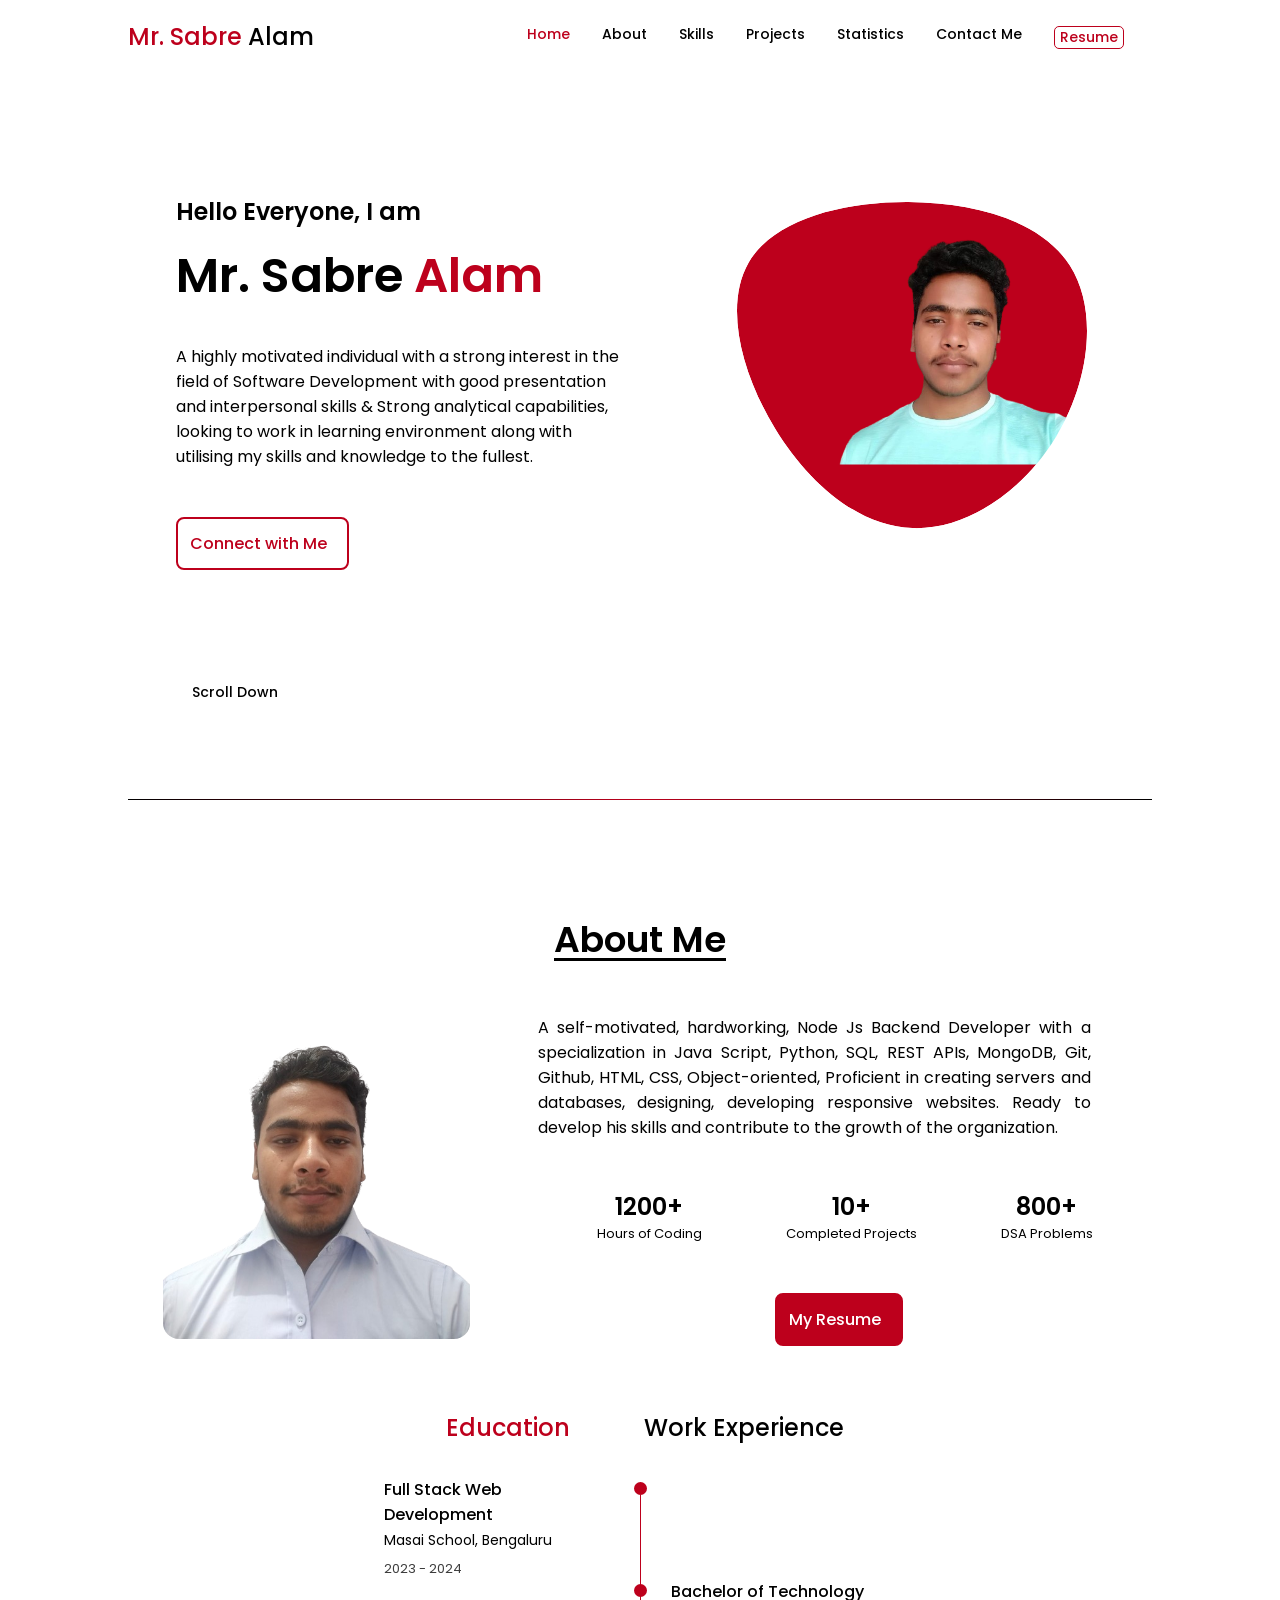
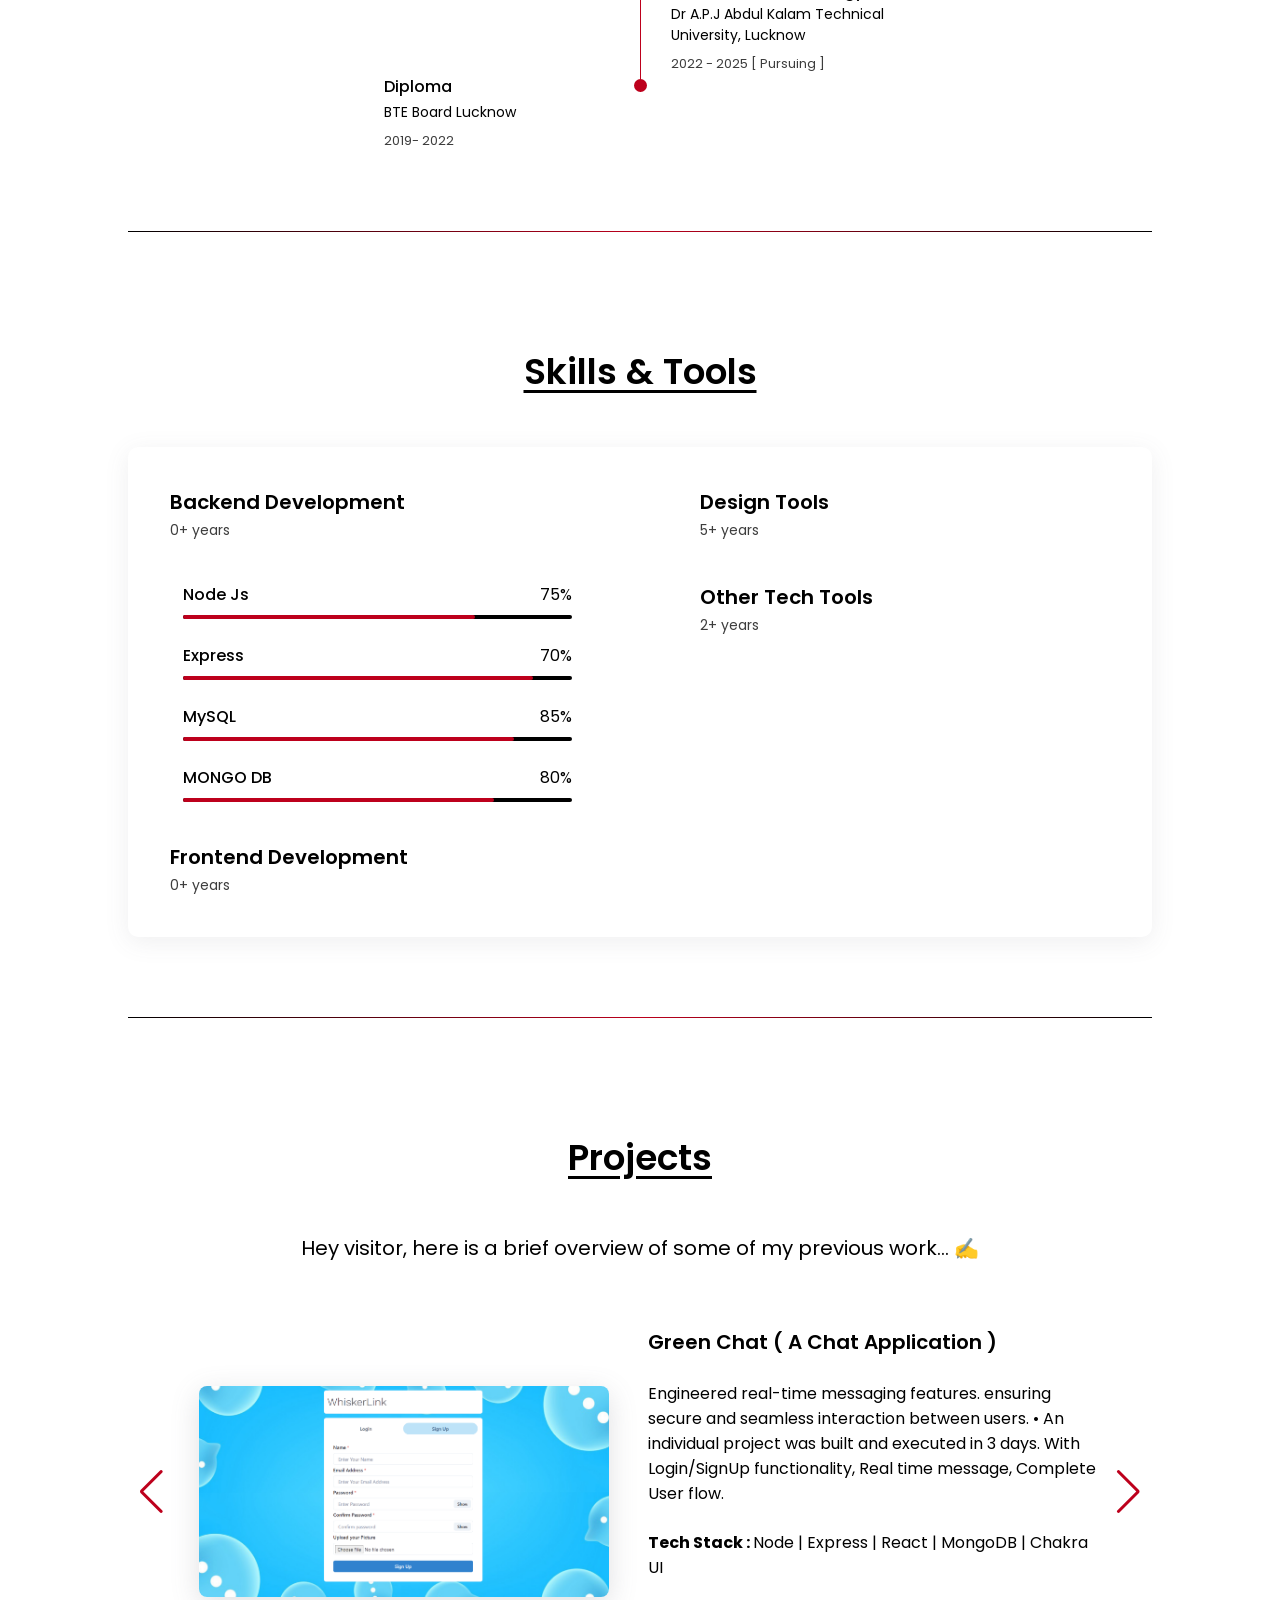
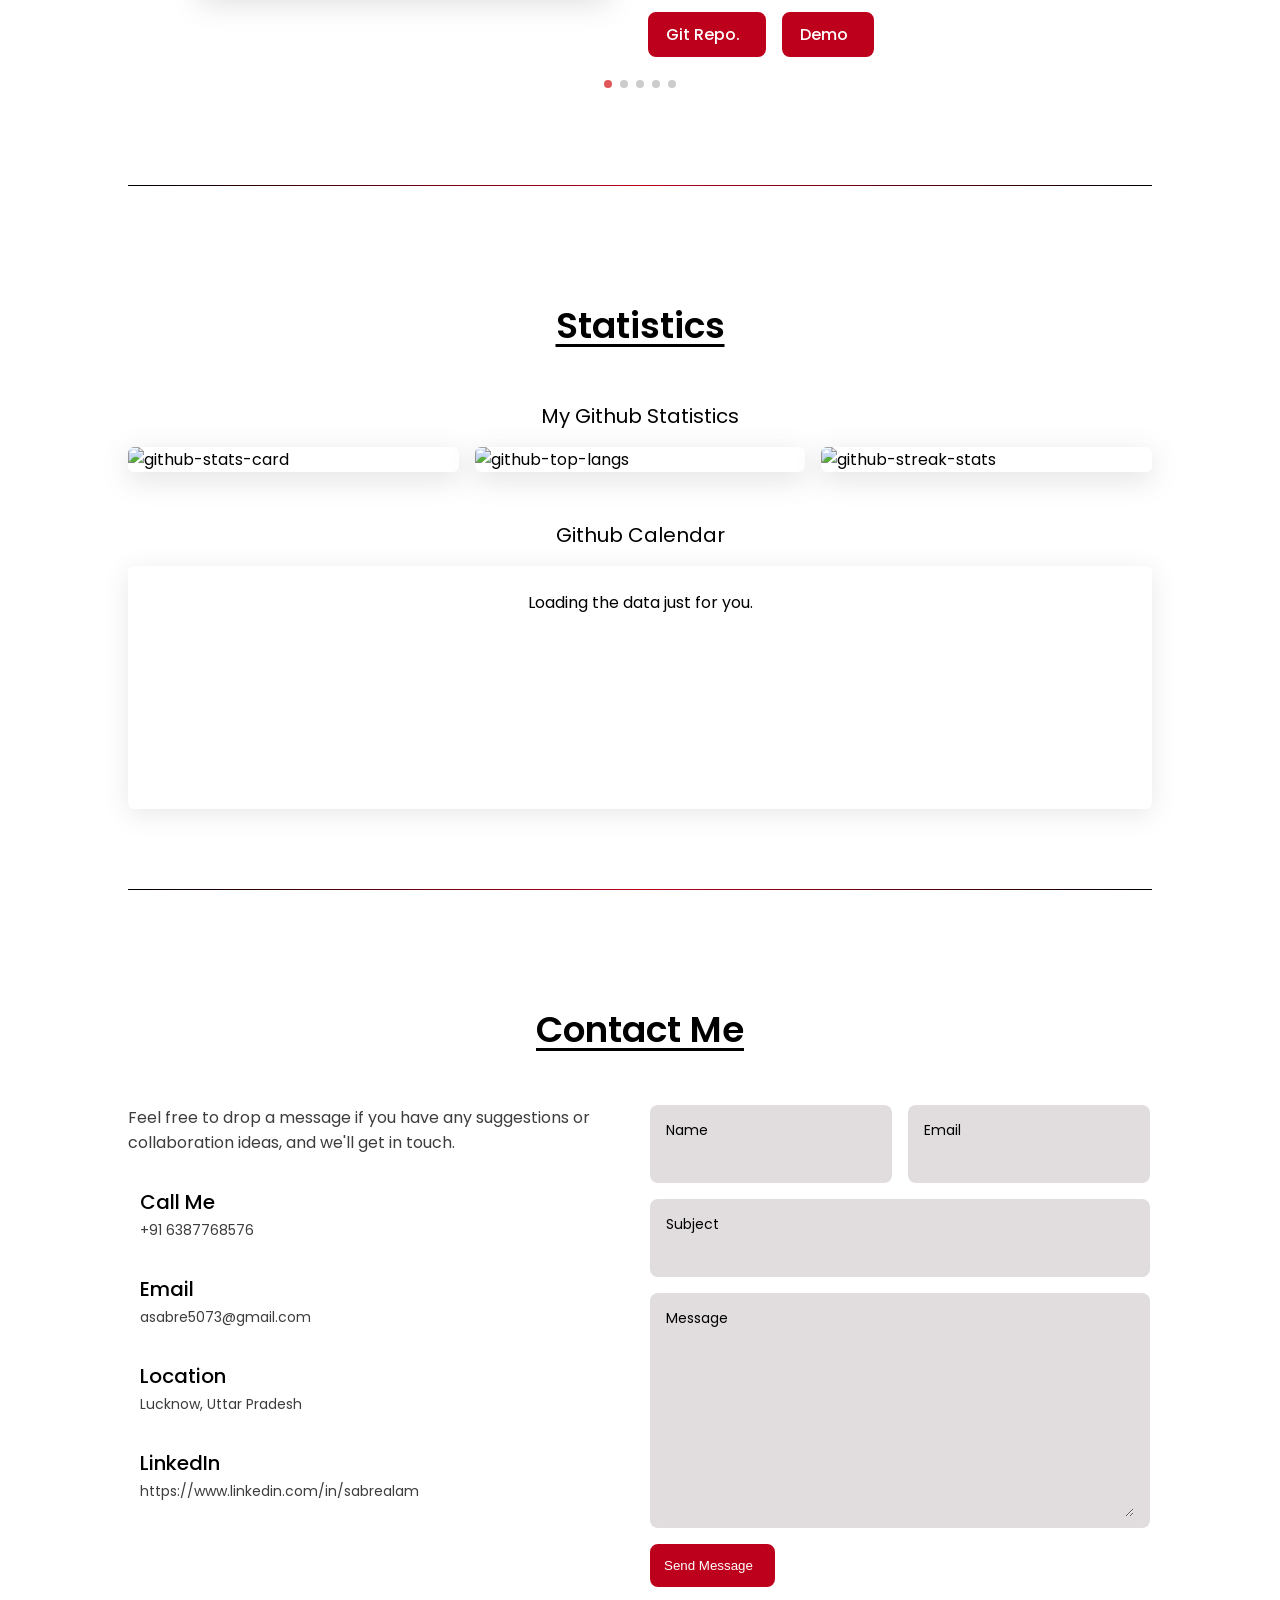
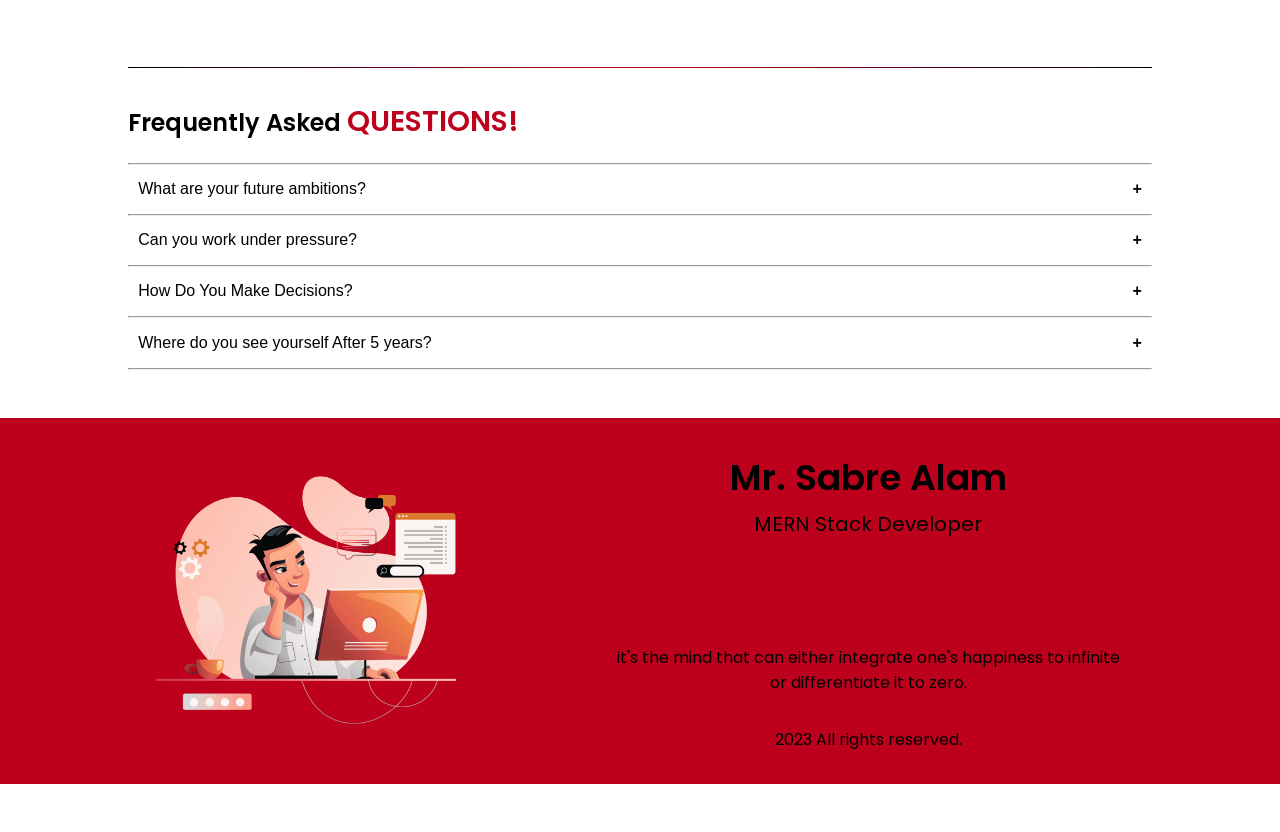
==== commit f0287c51: "Added project" ====
--- a/index.html
+++ b/index.html
@@ -452,7 +452,7 @@
                             <i class="uil uil-arrow skills_icon"></i>
                             <div>
                                 <h1 class="skills_title">Frontend Development</h1>
-                                <span class="skills_subtitle">2+ years</span>
+                                <span class="skills_subtitle">0+ years</span>
                             </div>
                             <i class="uil uil-angle-down skills_arrow"></i>
                         </div>
@@ -644,7 +644,7 @@
                         <img src="projects/ChatApp.png" alt="" class="portfolio_img">
 
                         <div class="portfolio_data">
-                            <h3 class="portfolio_title project_title project-title">WhiskerLink ( A Chat Application )</h3>
+                            <h3 class="portfolio_title project_title project-title">Green Chat ( A Chat Application )</h3>
                             <p class="portfolio_description project-description">Engineered real-time messaging features. ensuring secure and seamless interaction between users.
                                 • An individual project was built and executed in 3 days. 
                                 With Login/SignUp functionality, Real time message, Complete User flow.</p>
@@ -664,7 +664,7 @@
                     </div>
 
                     <!-- ========== Project 2 ========== -->
-                    <div class="portfolio_content grid swiper-slide project-card" style="display: none;" >
+                    <div class="portfolio_content grid swiper-slide project-card" style="display: none" >
                         <img src="./images/Etsy.png" alt="" class="portfolio_img">
 
                         <div class="portfolio_data">
@@ -704,7 +704,7 @@
                                 <p class="project-tech-stack"><b>Tech Stack : </b>Node | Express | React | MongoDB |
                                     Chakra UI
                                 </p>
-                            <a href="https://github.com/sabrealam/LensCart_Clone" target="_blank"
+                            <a href="https://github.com/sabrealam/Lenskart_Clone" target="_blank"
                                 class="project-github-link button button-flex button-small portfolio_button">
                                 Git Repo.
                                 <i class="uil uil-github-alt button_icon"></i>
@@ -720,21 +720,20 @@
 
 
                     <!-- ========== Project 4 ========== -->
-                    <div class="portfolio_content grid swiper-slide project-card" style="display: none;">
-                        <img src="projects/cultfit.PNG" alt="" class="portfolio_img">
+                    <div class="portfolio_content grid swiper-slide project-card">
+                        <img src="./images/infollion.png" alt="" class="portfolio_img">
 
                         <div class="portfolio_data">
-                            <h3 class="portfolio_title project_title project-title">Cult fit Clone</h3>
-                            <p class="portfolio_description project-description">Cloned Cultfit.com a fitness-based
-                                website with a lot of services and an eCommerce store where one can purchase a variety
-                                of fitness equipment and products.</p>
-                            <p class="project-tech-stack"><b>Tech Stack : </b>HTML5 | CSS | JAVASCRIPT | JSON</p>
-                            <a href="https://github.com/Mdzaidsiddique/cult-fit-clone" target="_blank"
+                            <h3 class="portfolio_title project_title project-title">OTP Sender</h3>
+                            <p class="portfolio_description project-description">A fully flaged OTP sender application. Where users comes and Sigup and Login with Email And OTP and password This is integrated with Nodemailer packages.</p>
+                            <p class="project-tech-stack"><b>Tech Stack : </b>Node | Express | React | MongoDB |
+                                Chakra UI</p>
+                            <a href="https://github.com/sabrealam/infollion" target="_blank"
                                 class="project-github-link button button-flex button-small portfolio_button">
                                 Git Repo.
                                 <i class="uil uil-github-alt button_icon"></i>
                             </a>
-                            <a href="https://hilarious-pegasus-23c112.netlify.app/" target="_blank"
+                            <a href="https://infollion-rho.vercel.app/" target="_blank"
                                 class="button button-flex button-small portfolio_button project-deployed-link">
                                 Demo
                                 <i class="uil uil-external-link-alt button_icon"></i>
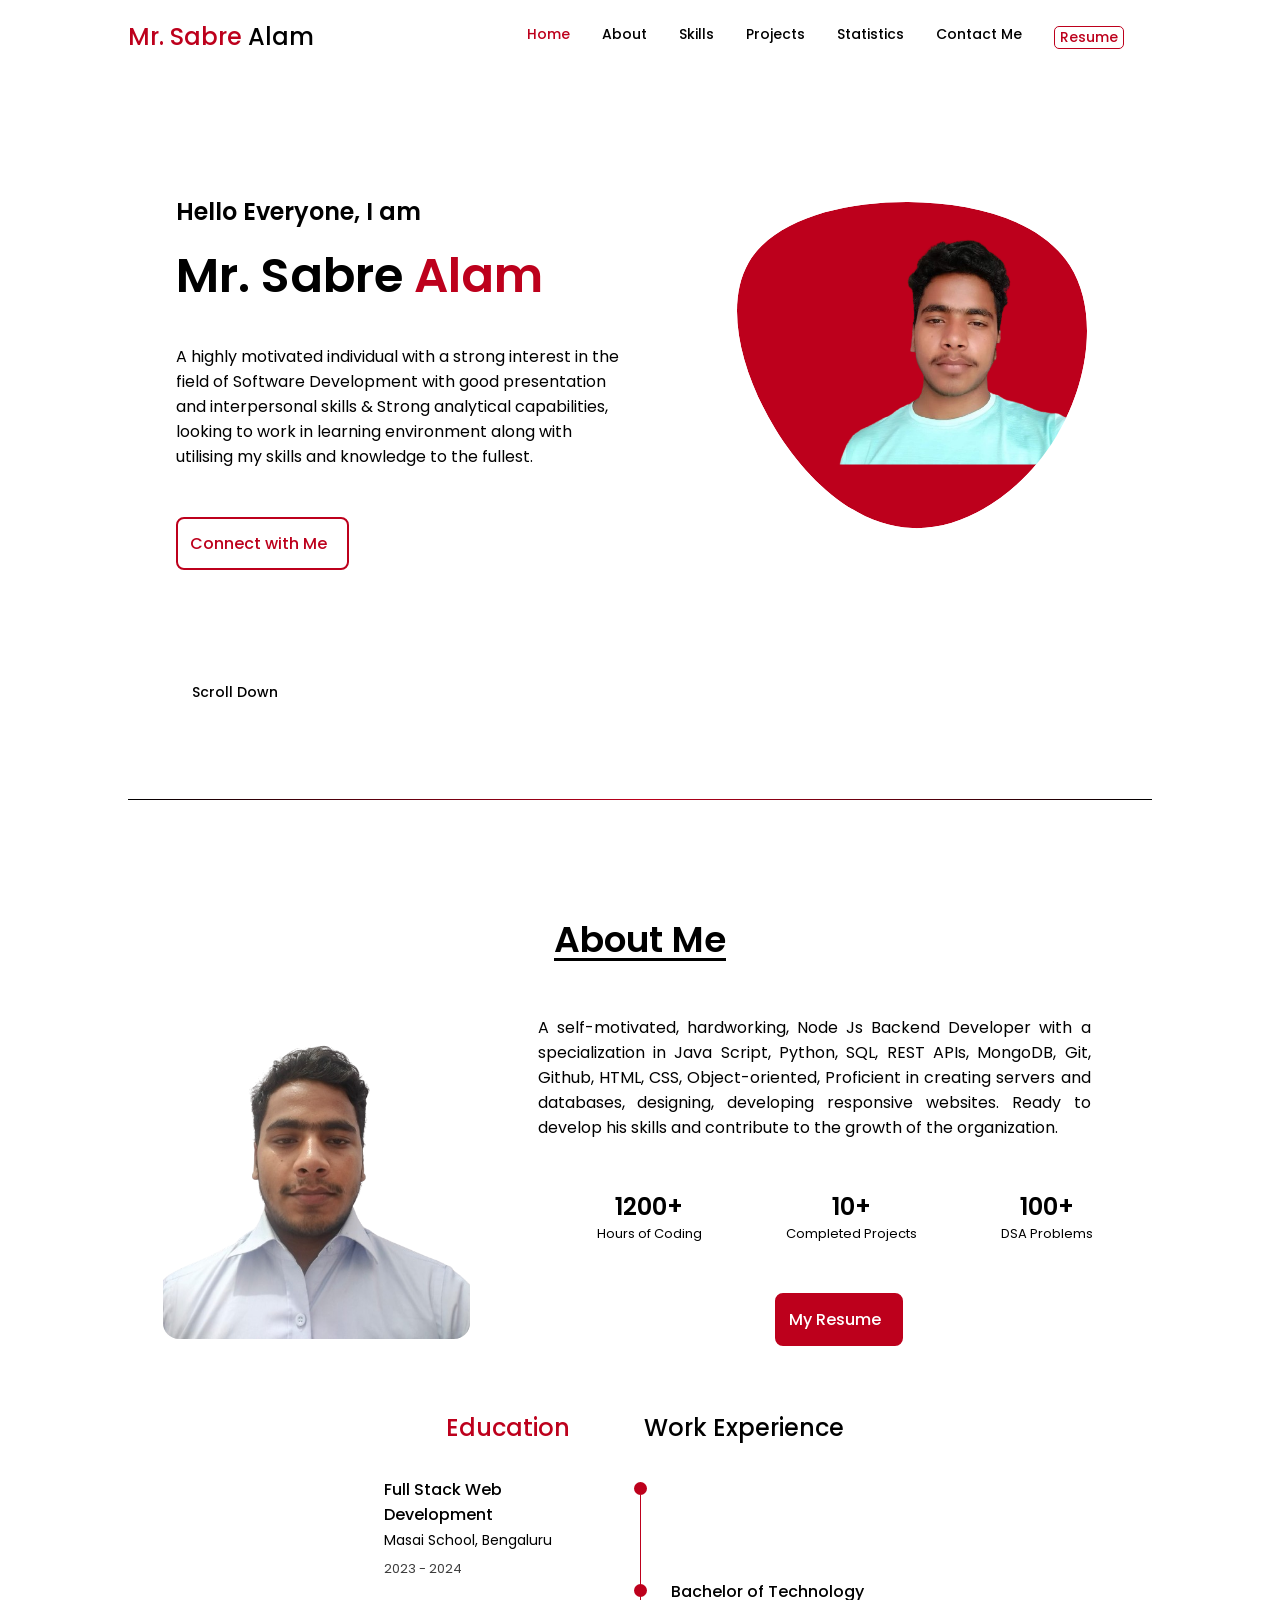
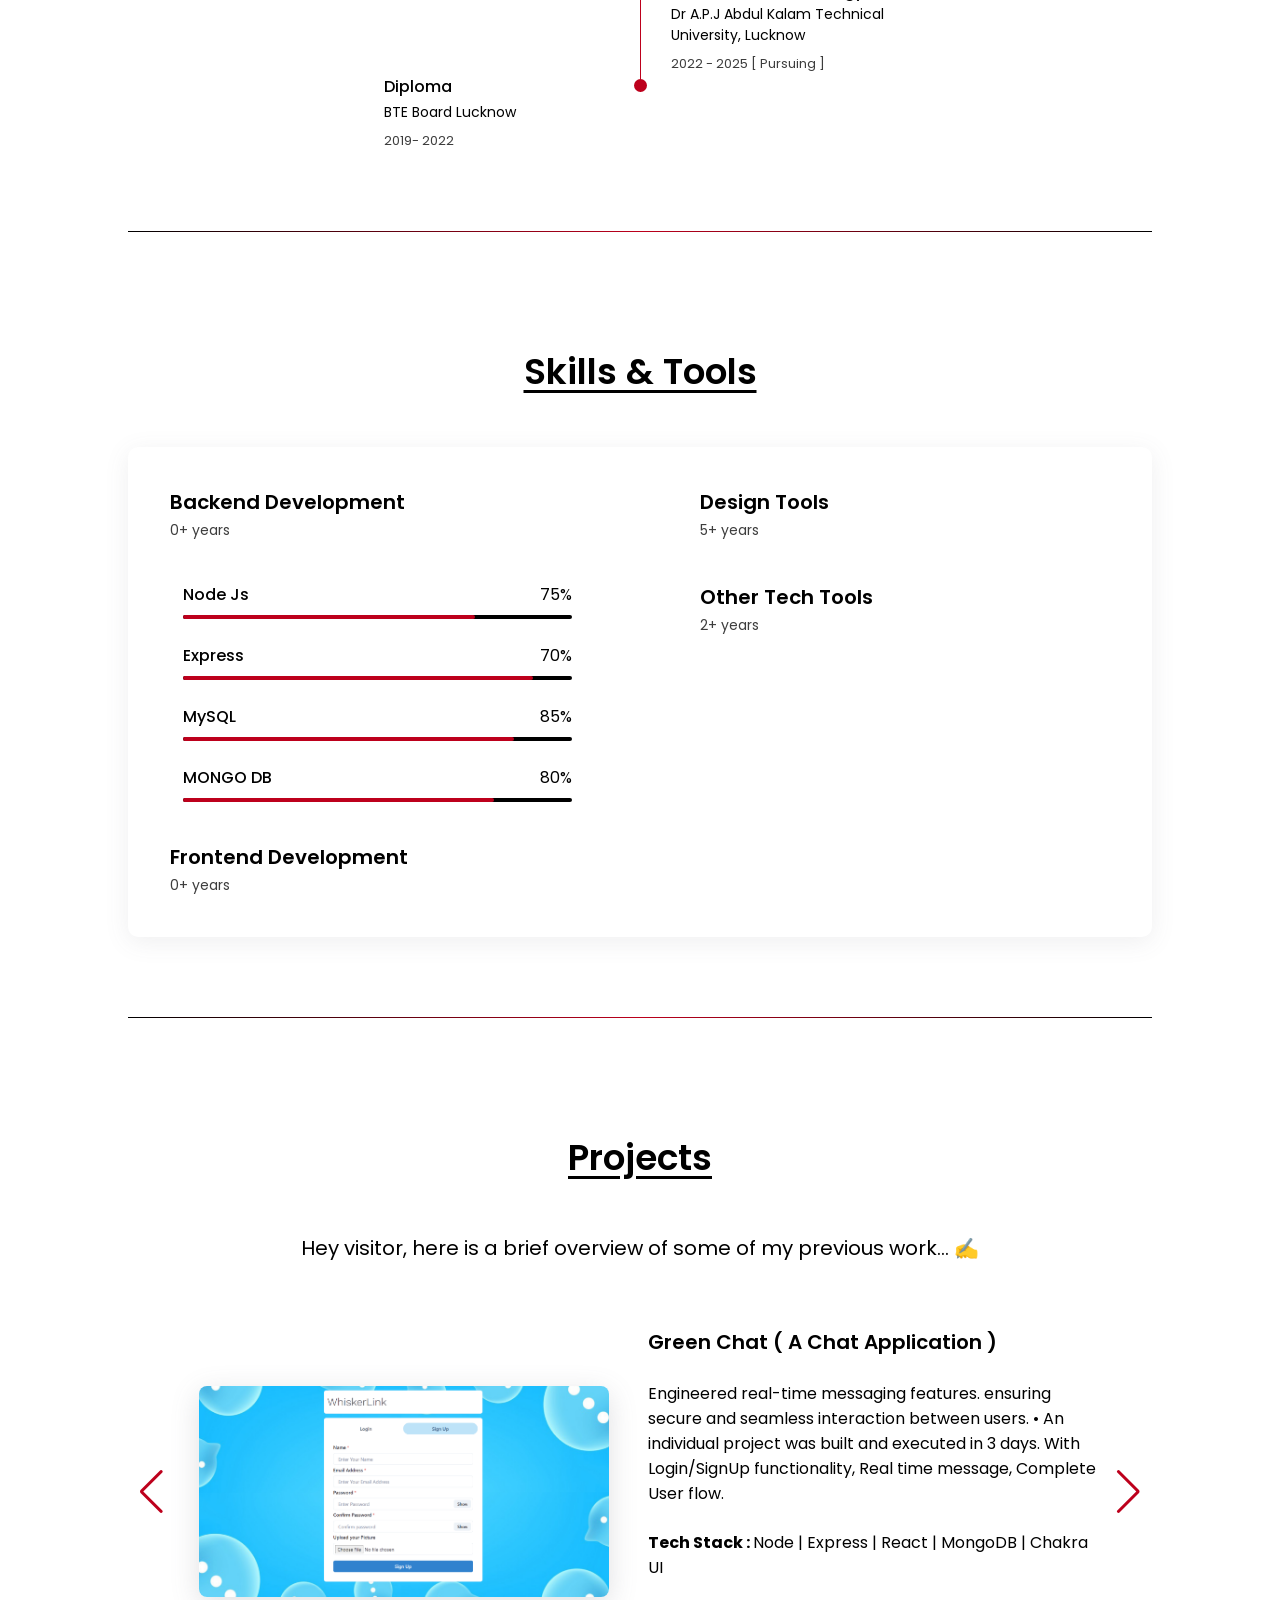
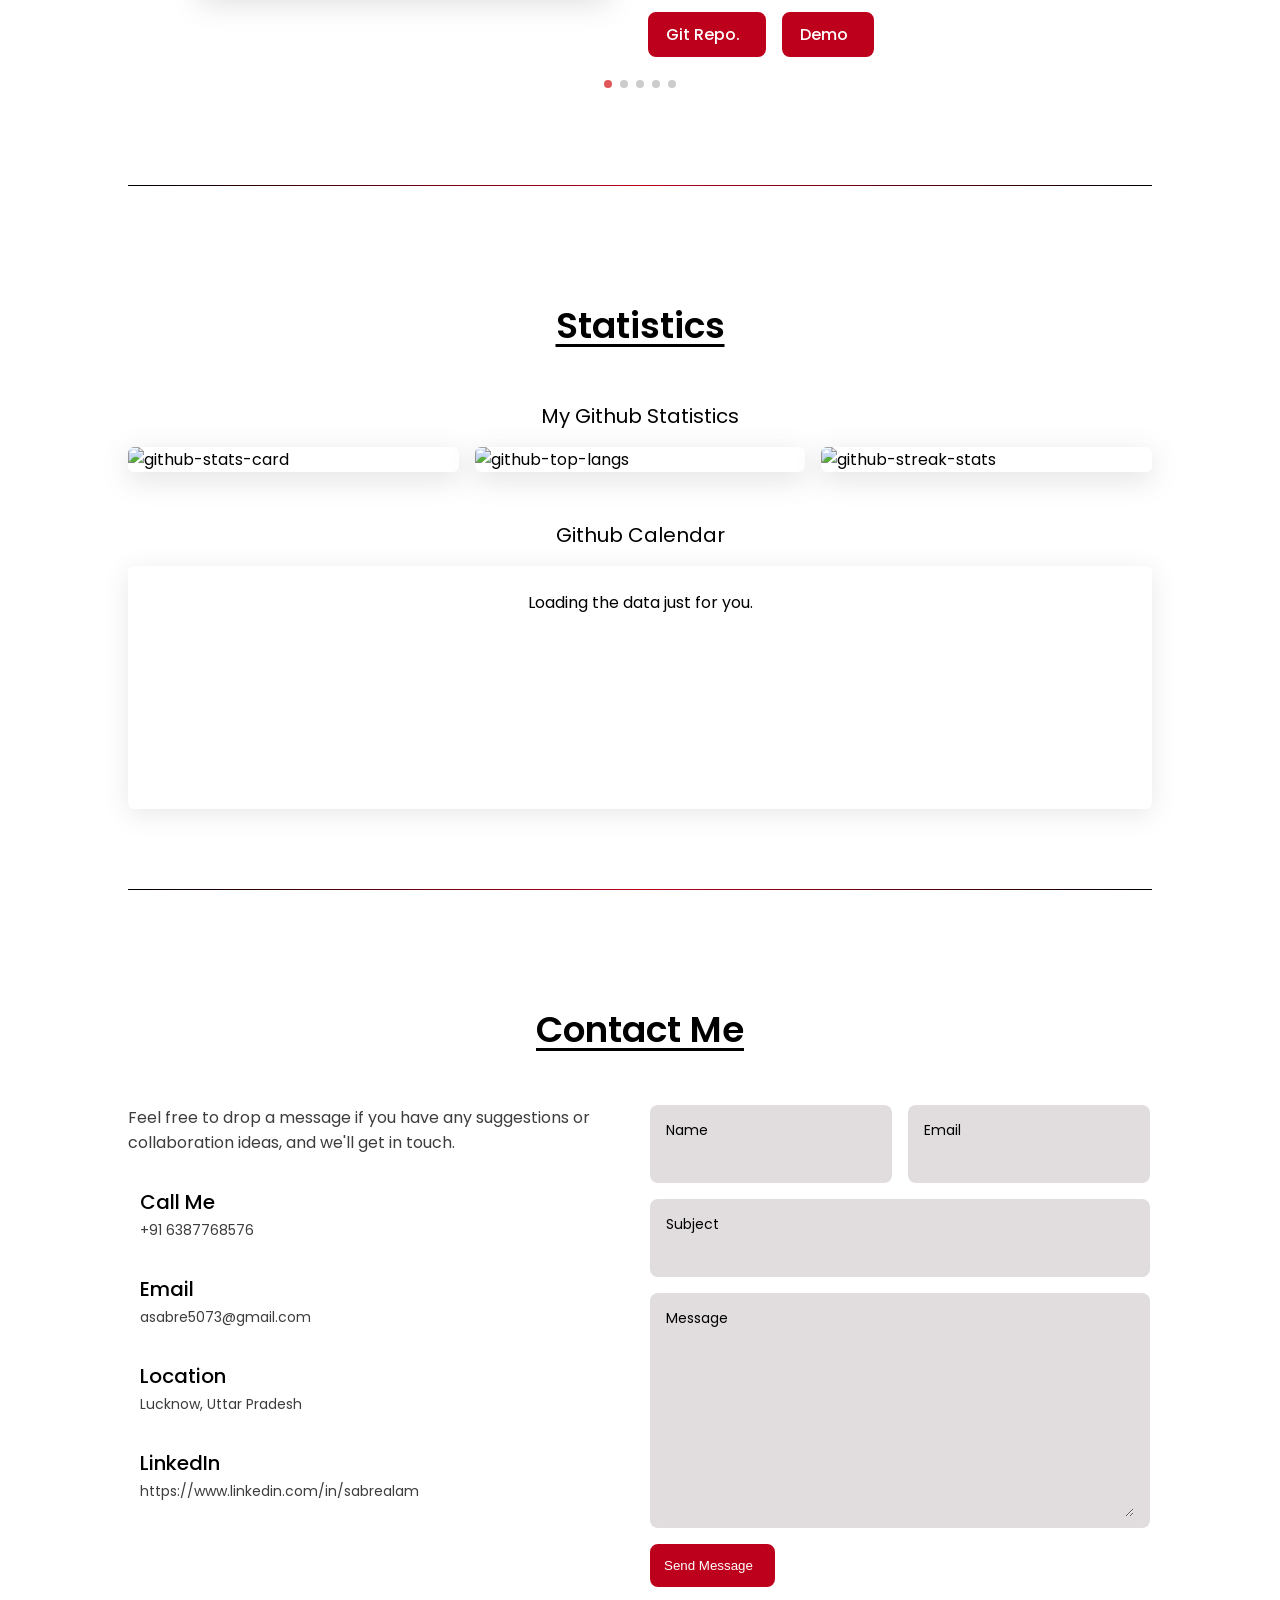
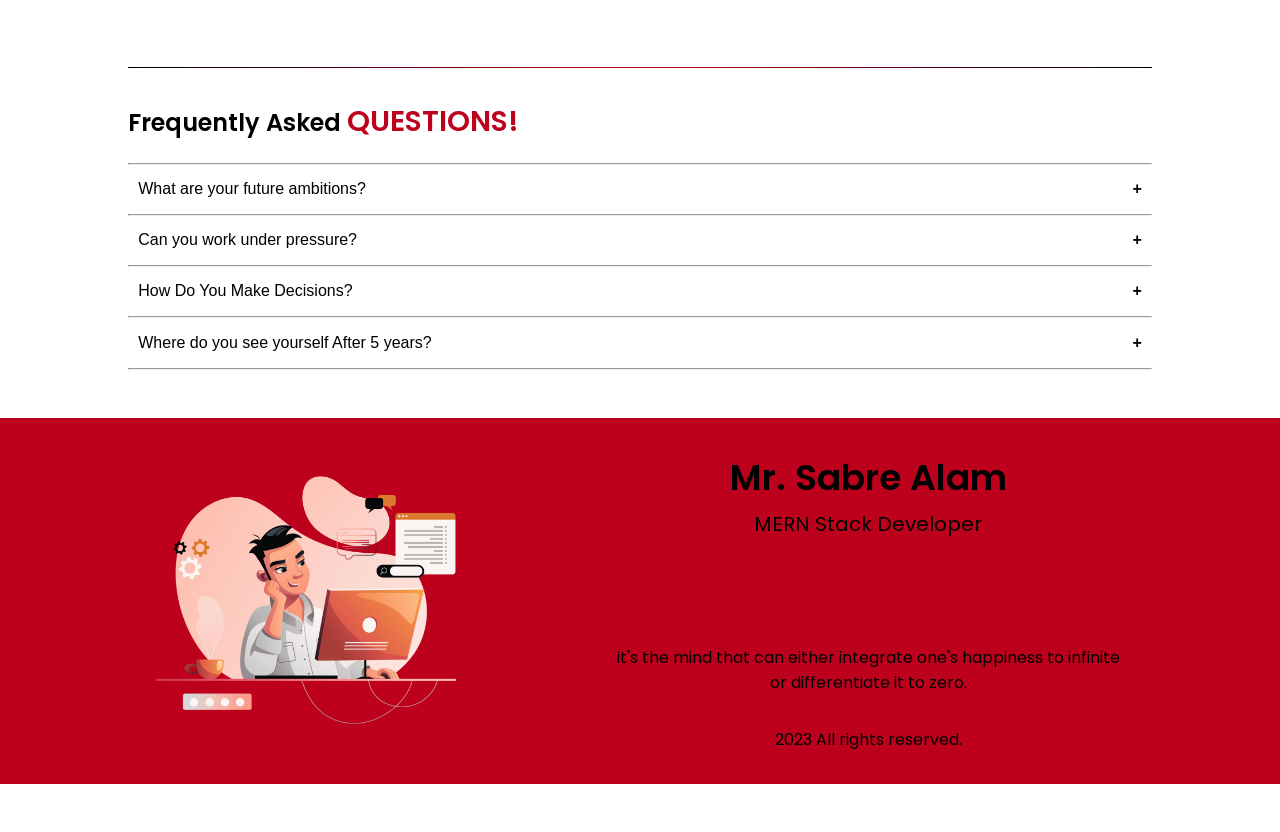
==== commit fe1cf0af: "Added project" ====
--- a/index.html
+++ b/index.html
@@ -211,7 +211,7 @@
                             <span class="about_info-name">Completed Projects</span>
                         </div>
                         <div>
-                            <span class="about_info-title">800+</span>
+                            <span class="about_info-title">100+</span>
                             <span class="about_info-name">DSA Problems</span>
                         </div>
                     </div>
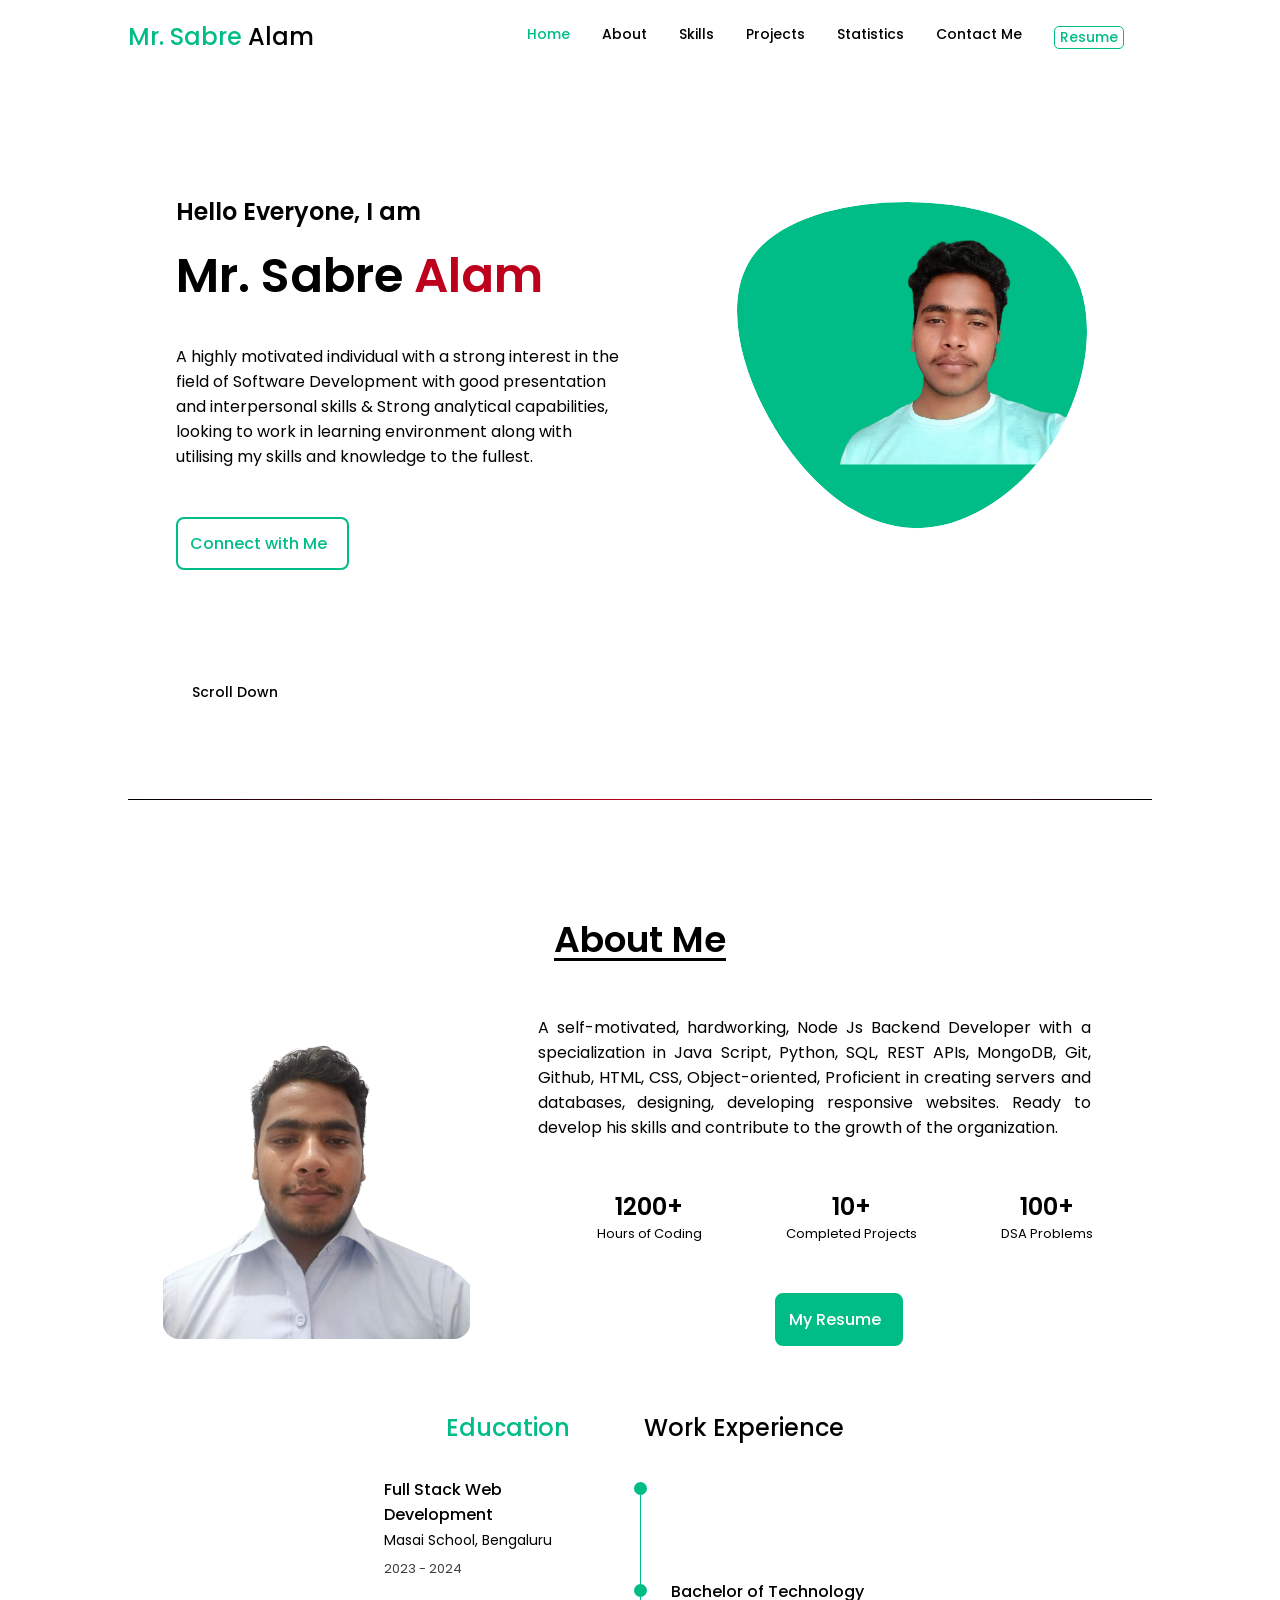
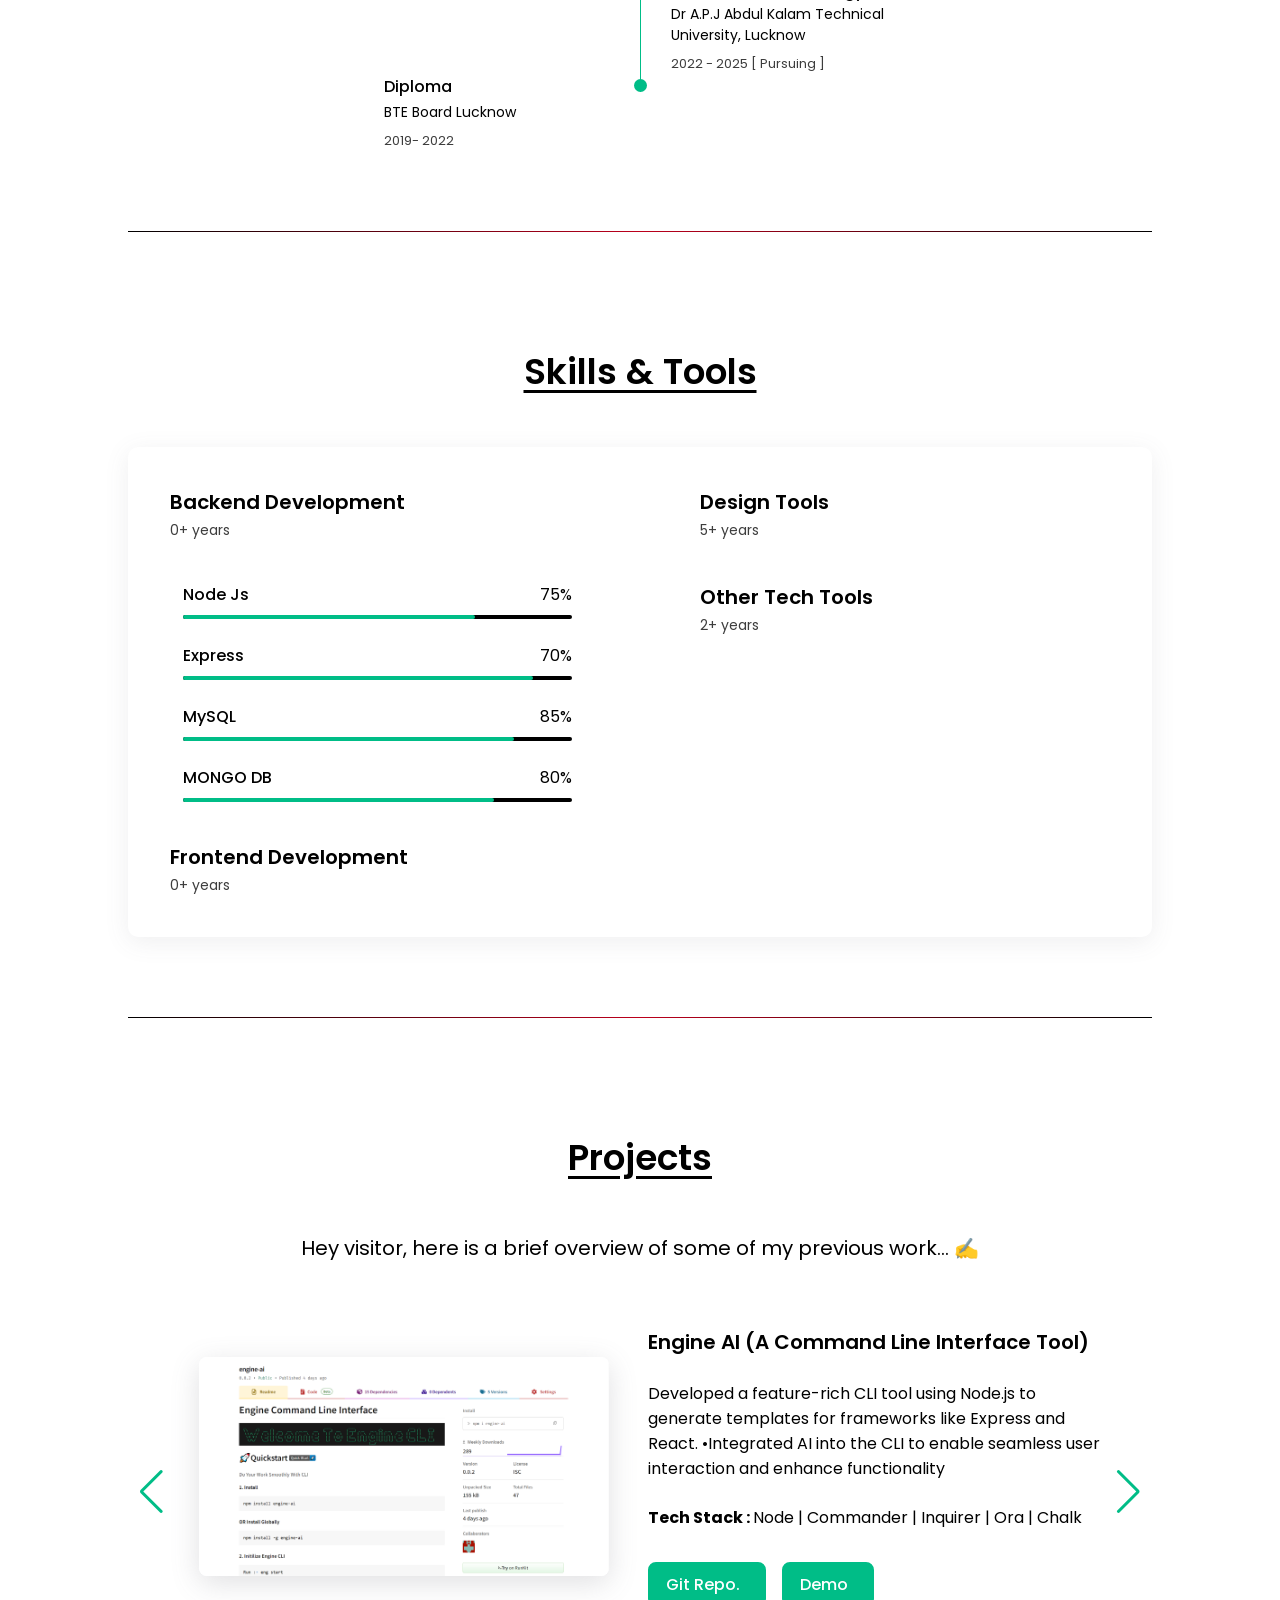
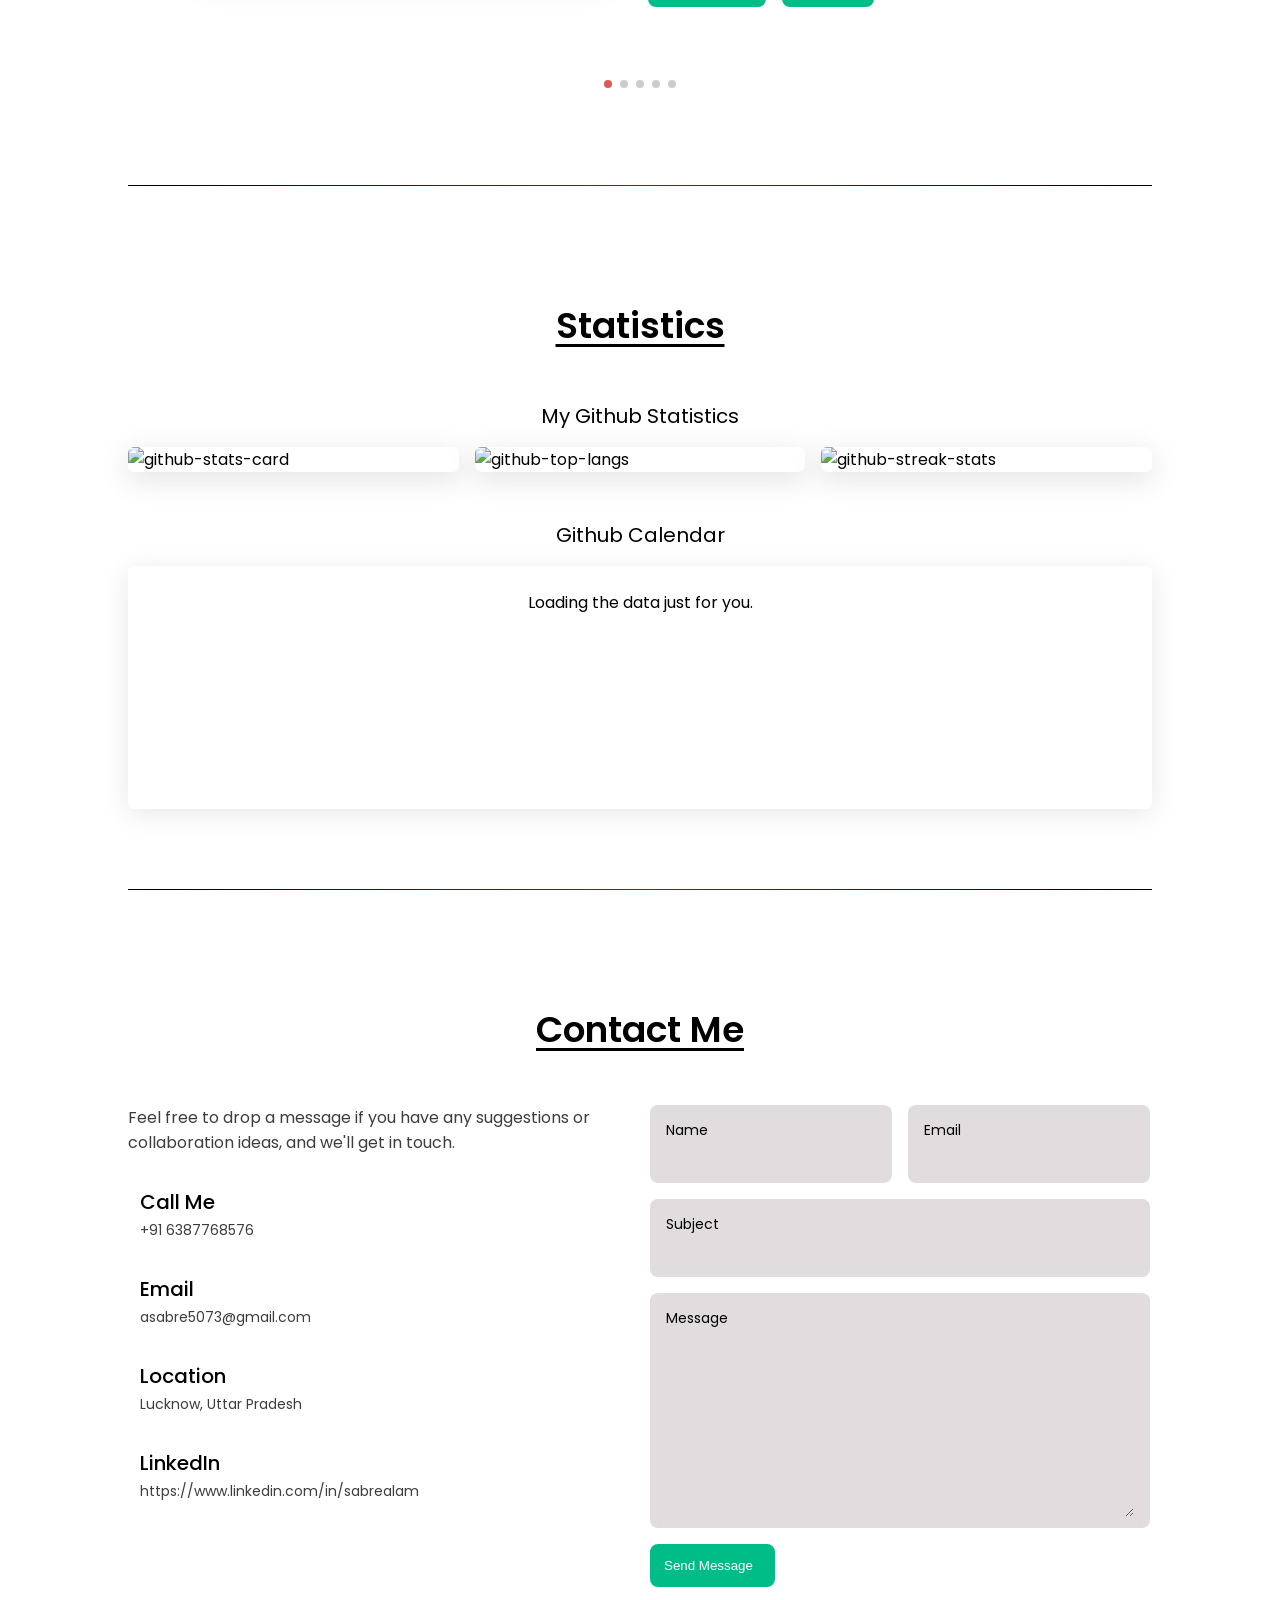
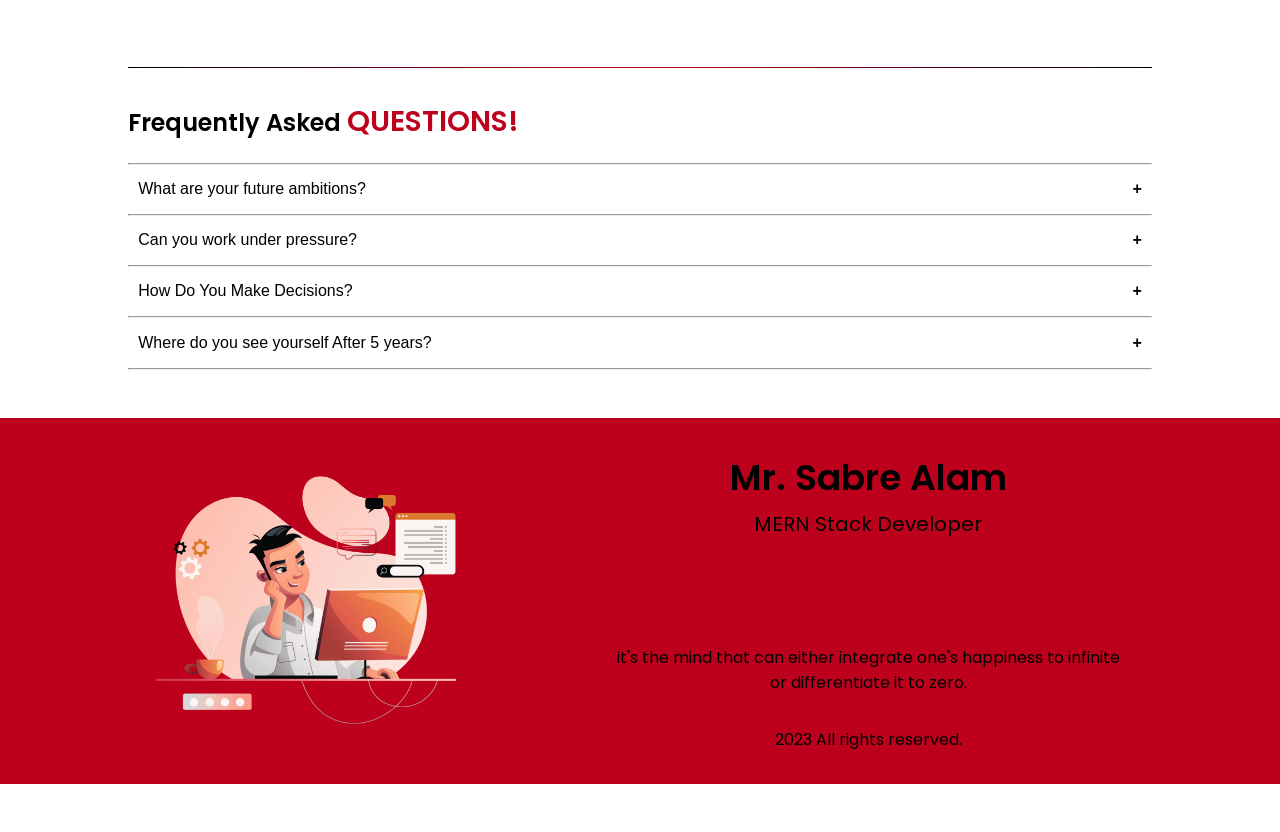
==== commit 13b63a16: "Added Project" ====
--- a/index.html
+++ b/index.html
@@ -639,6 +639,31 @@
 
             <div class="portfolio_container container swiper-container">
                 <div class="swiper-wrapper">
+                    <!-- ========== Project 2 ========== -->
+                    <div class="portfolio_content grid swiper-slide project-card"  >
+                        <img src="./images/engine-ai.png" alt="" class="portfolio_img">
+
+                        <div class="portfolio_data">
+                            <h3 class="portfolio_title project_title project-title">Engine AI (A Command Line Interface Tool)
+                            </h3>
+                            <p class="portfolio_description project-description">Developed a feature-rich CLI tool using Node.js to generate templates for frameworks like Express and React.
+                            •Integrated AI into the CLI to enable seamless user interaction and enhance functionality</p>
+                            <p class="project-tech-stack"><b>Tech Stack : </b>Node | Commander | Inquirer | Ora |
+                                Chalk
+                            </p>
+                            <a href="https://github.com/sabrealam/Engine-AI" target="_blank"
+                                class="project-github-link button button-flex button-small portfolio_button">
+                                Git Repo.
+                                <i class="uil uil-github-alt button_icon"></i>
+                            </a>
+                            <a href="https://www.npmjs.com/package/engine-ai" target="_blank"
+                                class="button button-flex button-small portfolio_button project-deployed-link">
+                                Demo
+                                <i class="uil uil-external-link-alt button_icon"></i>
+                            </a>
+                        </div>
+                    </div>
+                    
                     <!-- ========== Project 1 ========== -->
                     <div class="portfolio_content grid swiper-slide project-card" >
                         <img src="projects/ChatApp.png" alt="" class="portfolio_img">
@@ -663,33 +688,7 @@
                         </div>
                     </div>
 
-                    <!-- ========== Project 2 ========== -->
-                    <div class="portfolio_content grid swiper-slide project-card" style="display: none" >
-                        <img src="./images/Etsy.png" alt="" class="portfolio_img">
-
-                        <div class="portfolio_data">
-                            <h3 class="portfolio_title project_title project-title">Etsy Clone (A E-Commerce Application )
-                            </h3>
-                            <p class="portfolio_description project-description">An application that provides an online marketplace for buying Cloth,
-                                Electronics Etc .
-                                • An individual project was built and executed in 5 days
-                                With Login/SignUp functionality, Add to cart page, OTP and Payment,
-                                Complete User flow.</p>
-                            <p class="project-tech-stack"><b>Tech Stack : </b>Node | Express | React | MongoDB |
-                                Chakra UI
-                            </p>
-                            <a href="https://github.com/Mdzaidsiddique/Crime-Aegis/tree/main" target="_blank"
-                                class="project-github-link button button-flex button-small portfolio_button">
-                                Git Repo.
-                                <i class="uil uil-github-alt button_icon"></i>
-                            </a>
-                            <a href="https://github.com/Mdzaidsiddique/Crime-Aegis/tree/main" target="_blank"
-                                class="button button-flex button-small portfolio_button project-deployed-link">
-                                Demo
-                                <i class="uil uil-external-link-alt button_icon"></i>
-                            </a>
-                        </div>
-                    </div>
+                    
 
                     <!-- ========== Project 3 ========== -->
                     <div class="portfolio_content grid swiper-slide project-card"  >
--- a/css/style.css
+++ b/css/style.css
@@ -9,7 +9,7 @@
     /* purple: 250, red:0, olive:50, green:140, blue:230 */
 
     /* HSL color mode*/
-    --first-color: #bd001c;
+    --first-color: #00bd87;
      /* hsl(var(--hue-color), 69%, 61%); */
     --first-color-second: #bd001c;
      /* hsl(var(--hue-color), 69%, 61%); */
@@ -27,7 +27,7 @@
     --body-color: #FFFFFFCC;
     /* hsl(var(--hue-color), 60%, 99%); */
     --container-color: #FFFFFFCC;
-    --scroll-bar-color: #bd001c;
+    --scroll-bar-color: #00babd;
     /* hsl(var(--hue-color), 12%, 90%); */
     --scroll-thumb-color: hsl(var(--hue-color), 12%, 80%);
 
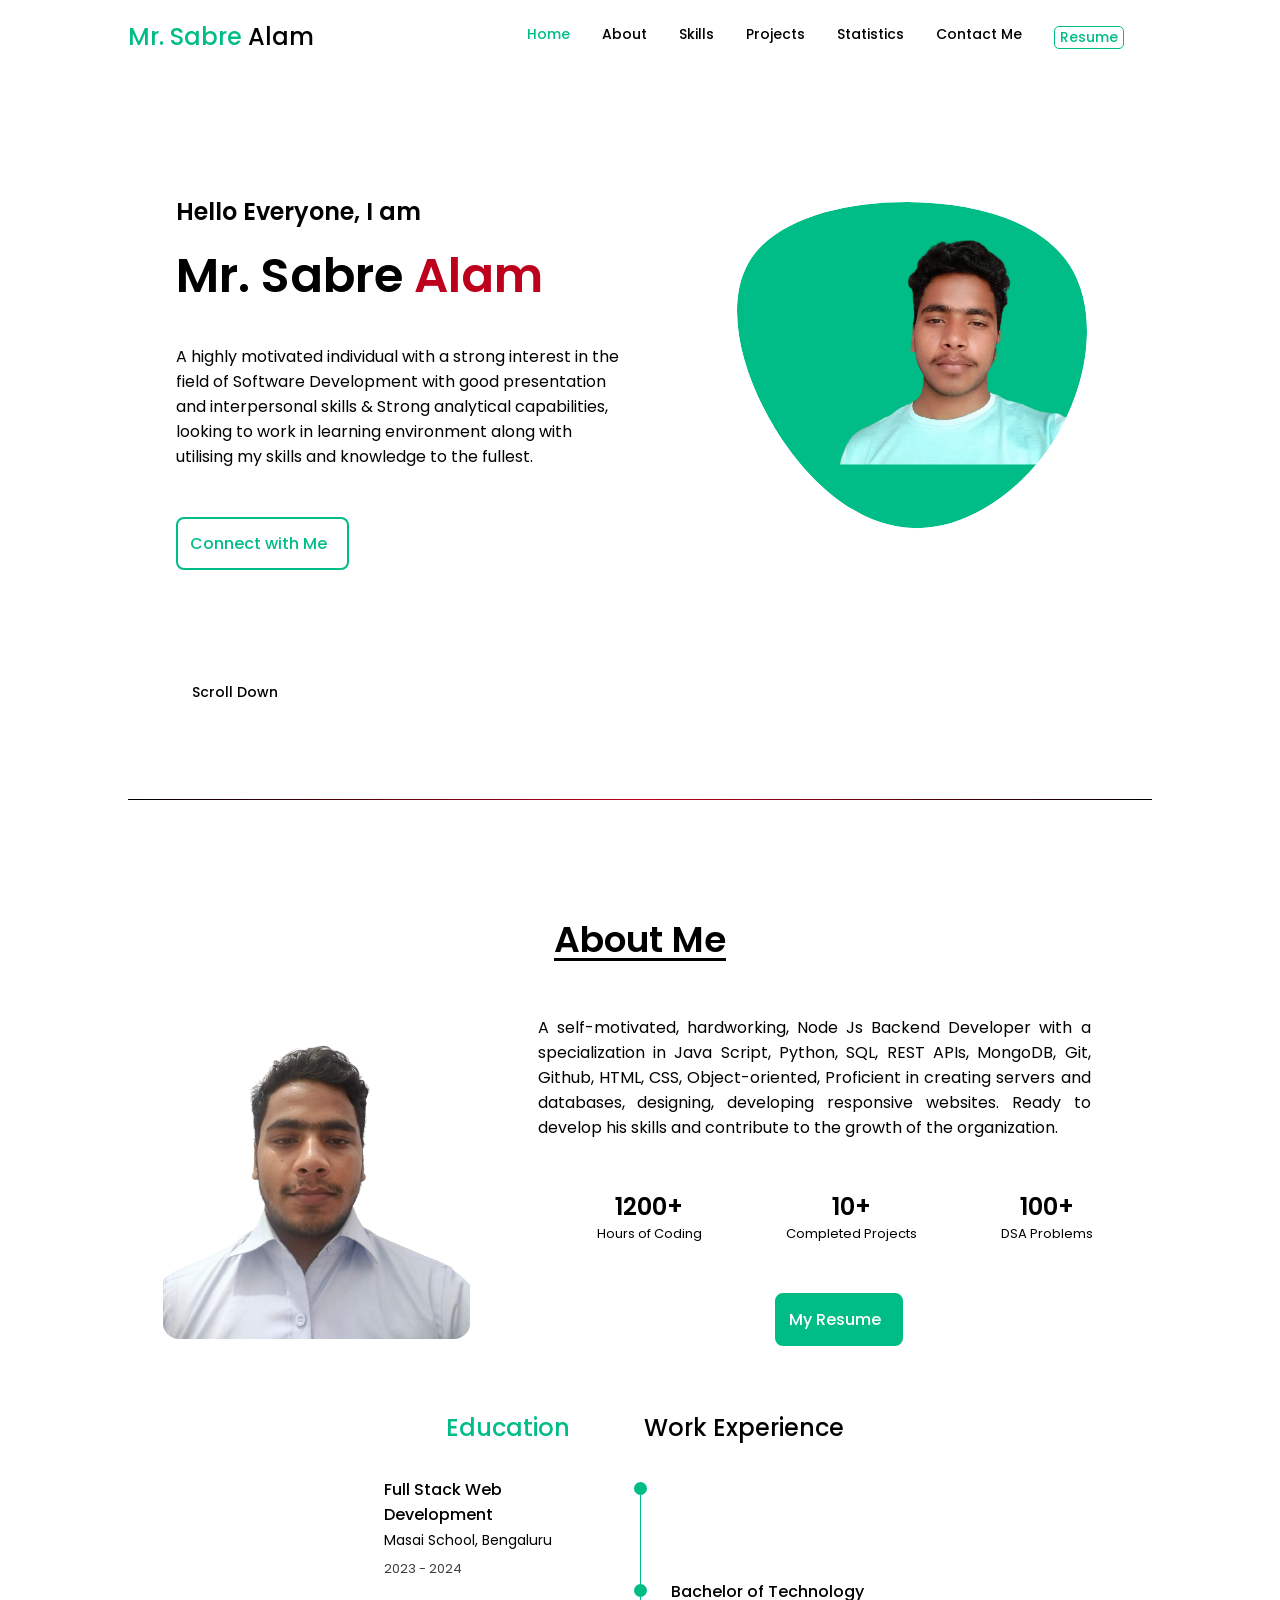
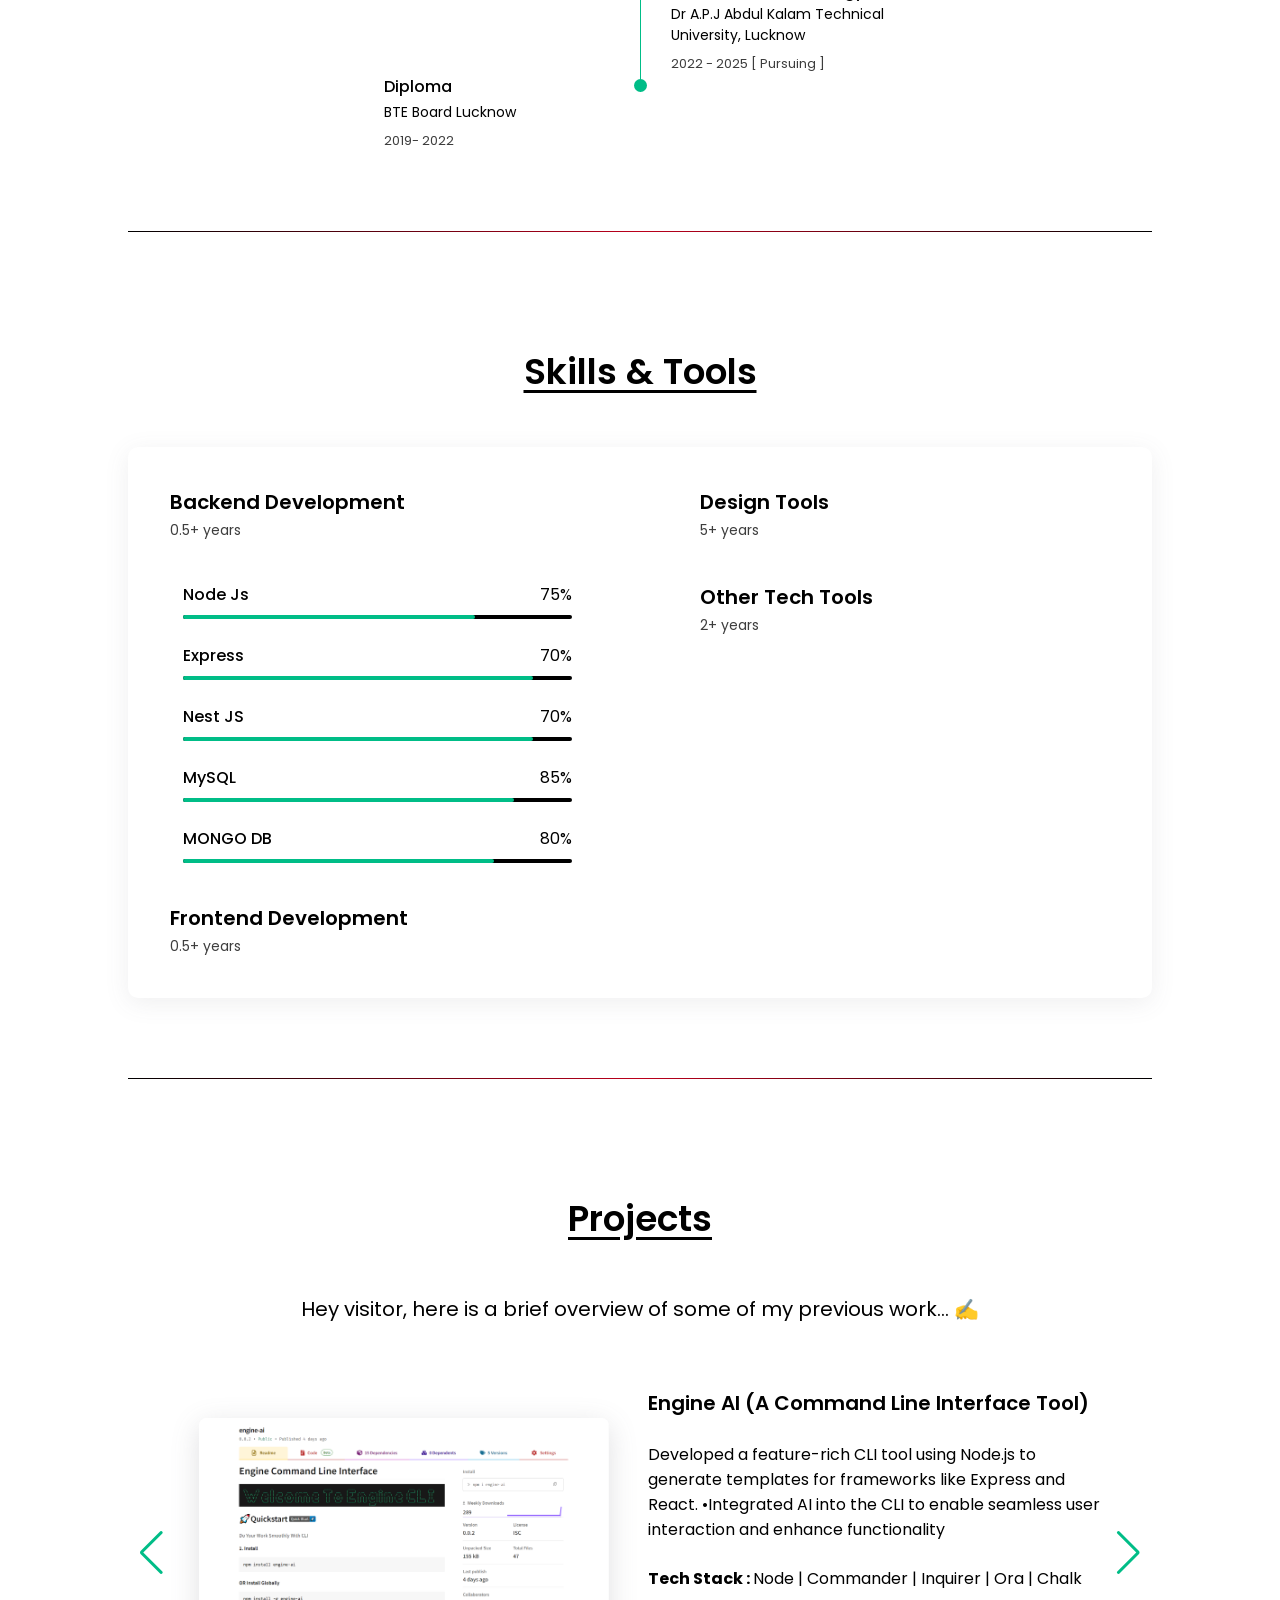
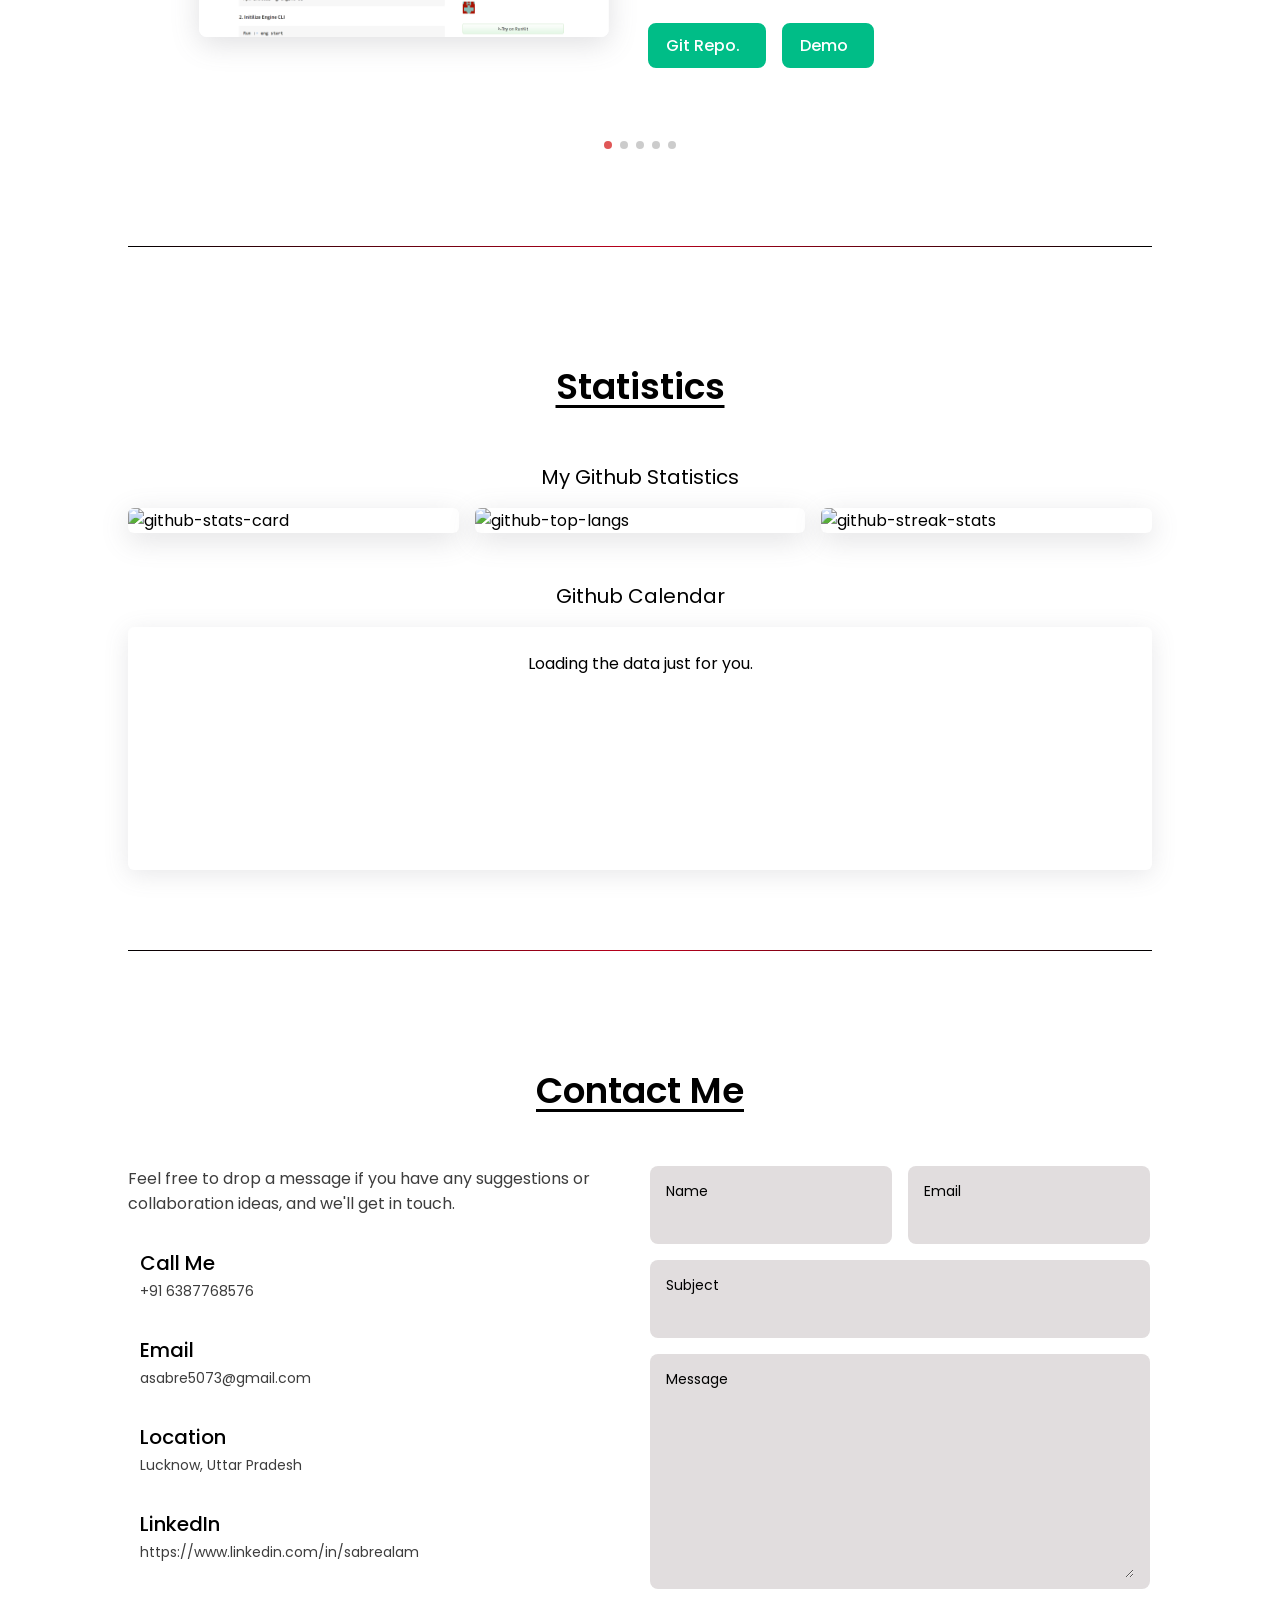
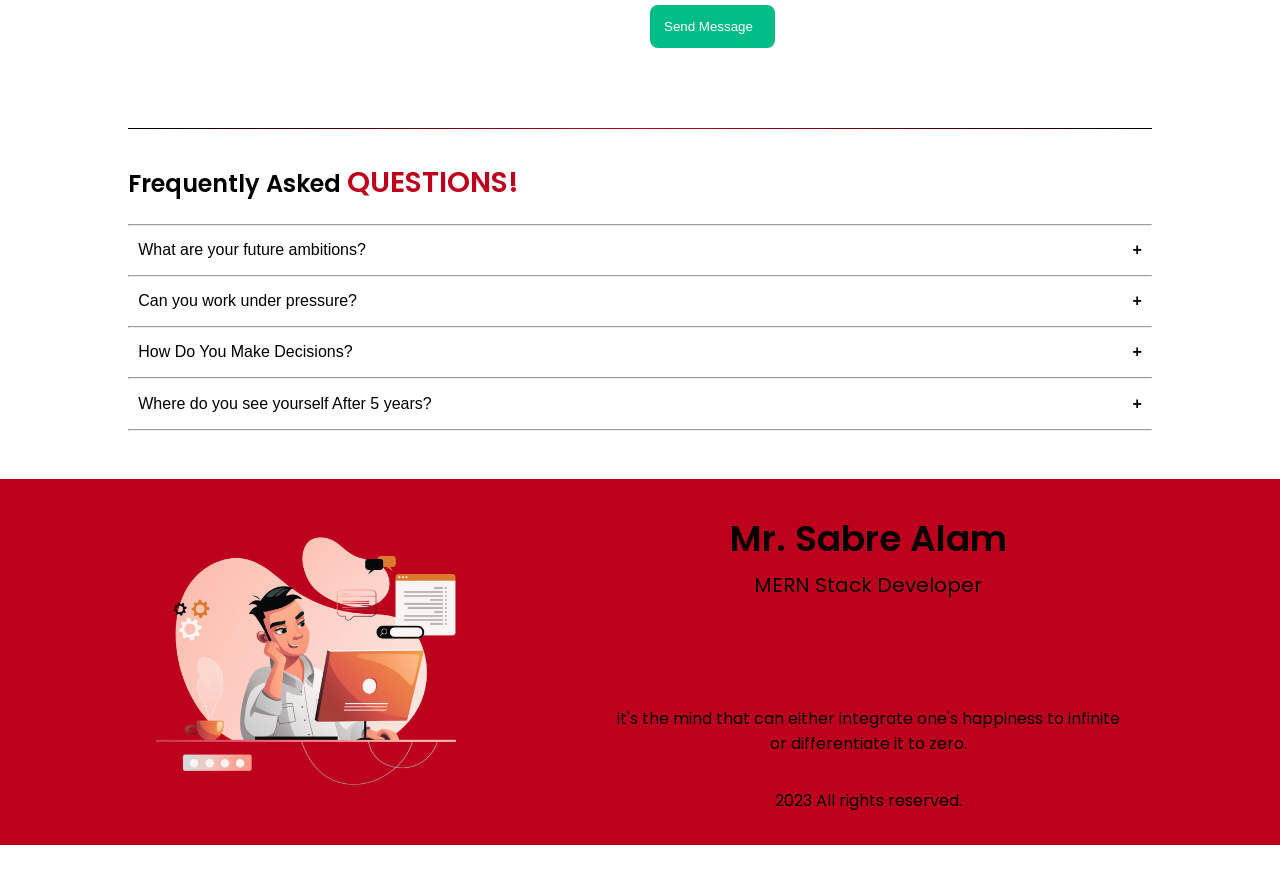
==== commit 0da34837: "Update The Resume With One Tech Stack Nest JS" ====
--- a/index.html
+++ b/index.html
@@ -67,7 +67,7 @@
                     </li> -->
                     <li class="nav_item">
                         <button id="resume-button-1" class="nav-link resume">
-                            <a href="./resume/Sabre Alam Cv.pdf" class="nav_link" id="resume-link-1" onclick="window.open('./resume/Sabre Alam Cv.pdf')" target="_blank"
+                            <a href="./resume/Sabre_Alam_Full_Stack_Resume.pdf" class="nav_link" id="resume-link-1" onclick="window.open('./resume/Sabre_Alam_Full_Stack_Resume.pdf')" target="_blank"
                                 download>
                                 <i class="uil uil-download-alt nav_icon"></i> Resume
                             </a>
@@ -218,7 +218,7 @@
 
                     <div class="about_buttons">
                         <button class="button" id="resume-button-2">
-                            <a href="./resume/Sabre Alam Cv.pdf" class="button-flex" id="resume-link-2" onclick="window.open('./resume/Sabre Alam Cv.pdf')" target="_blank"
+                            <a href="./resume/Sabre_Alam_Full_Stack_Resume.pdf" class="button-flex" id="resume-link-2" onclick="window.open('./resume/Sabre_Alam_Full_Stack_Resume.pdf')" target="_blank"
                                 download>
                                 My Resume <i class="uil uil-download-alt button_icon"></i>
                             </a>
@@ -367,7 +367,7 @@
                             <i class="uil uil-server-network skills_icon"></i>
                             <div>
                                 <h1 class="skills_title">Backend Development</h1>
-                                <span class="skills_subtitle">0+ years</span>
+                                <span class="skills_subtitle">0.5+ years</span>
                             </div>
                             <i class="uil uil-angle-down skills_arrow"></i>
                         </div>
@@ -387,6 +387,15 @@
                             <div class="skills_data skills-card" >
                                 <div class="skills_titles">
                                     <h3 class="skills_name skills-card-name">Express</h3>
+                                    <span class="skills_number skills-card-img">70%</span>
+                                </div>
+                                <div class="skills_bar">
+                                    <span class="skills_percentage skills_spring"></span>
+                                </div>
+                            </div>
+                            <div class="skills_data skills-card" >
+                                <div class="skills_titles">
+                                    <h3 class="skills_name skills-card-name">Nest JS</h3>
                                     <span class="skills_number skills-card-img">70%</span>
                                 </div>
                                 <div class="skills_bar">
@@ -452,7 +461,7 @@
                             <i class="uil uil-arrow skills_icon"></i>
                             <div>
                                 <h1 class="skills_title">Frontend Development</h1>
-                                <span class="skills_subtitle">0+ years</span>
+                                <span class="skills_subtitle">0.5+ years</span>
                             </div>
                             <i class="uil uil-angle-down skills_arrow"></i>
                         </div>
